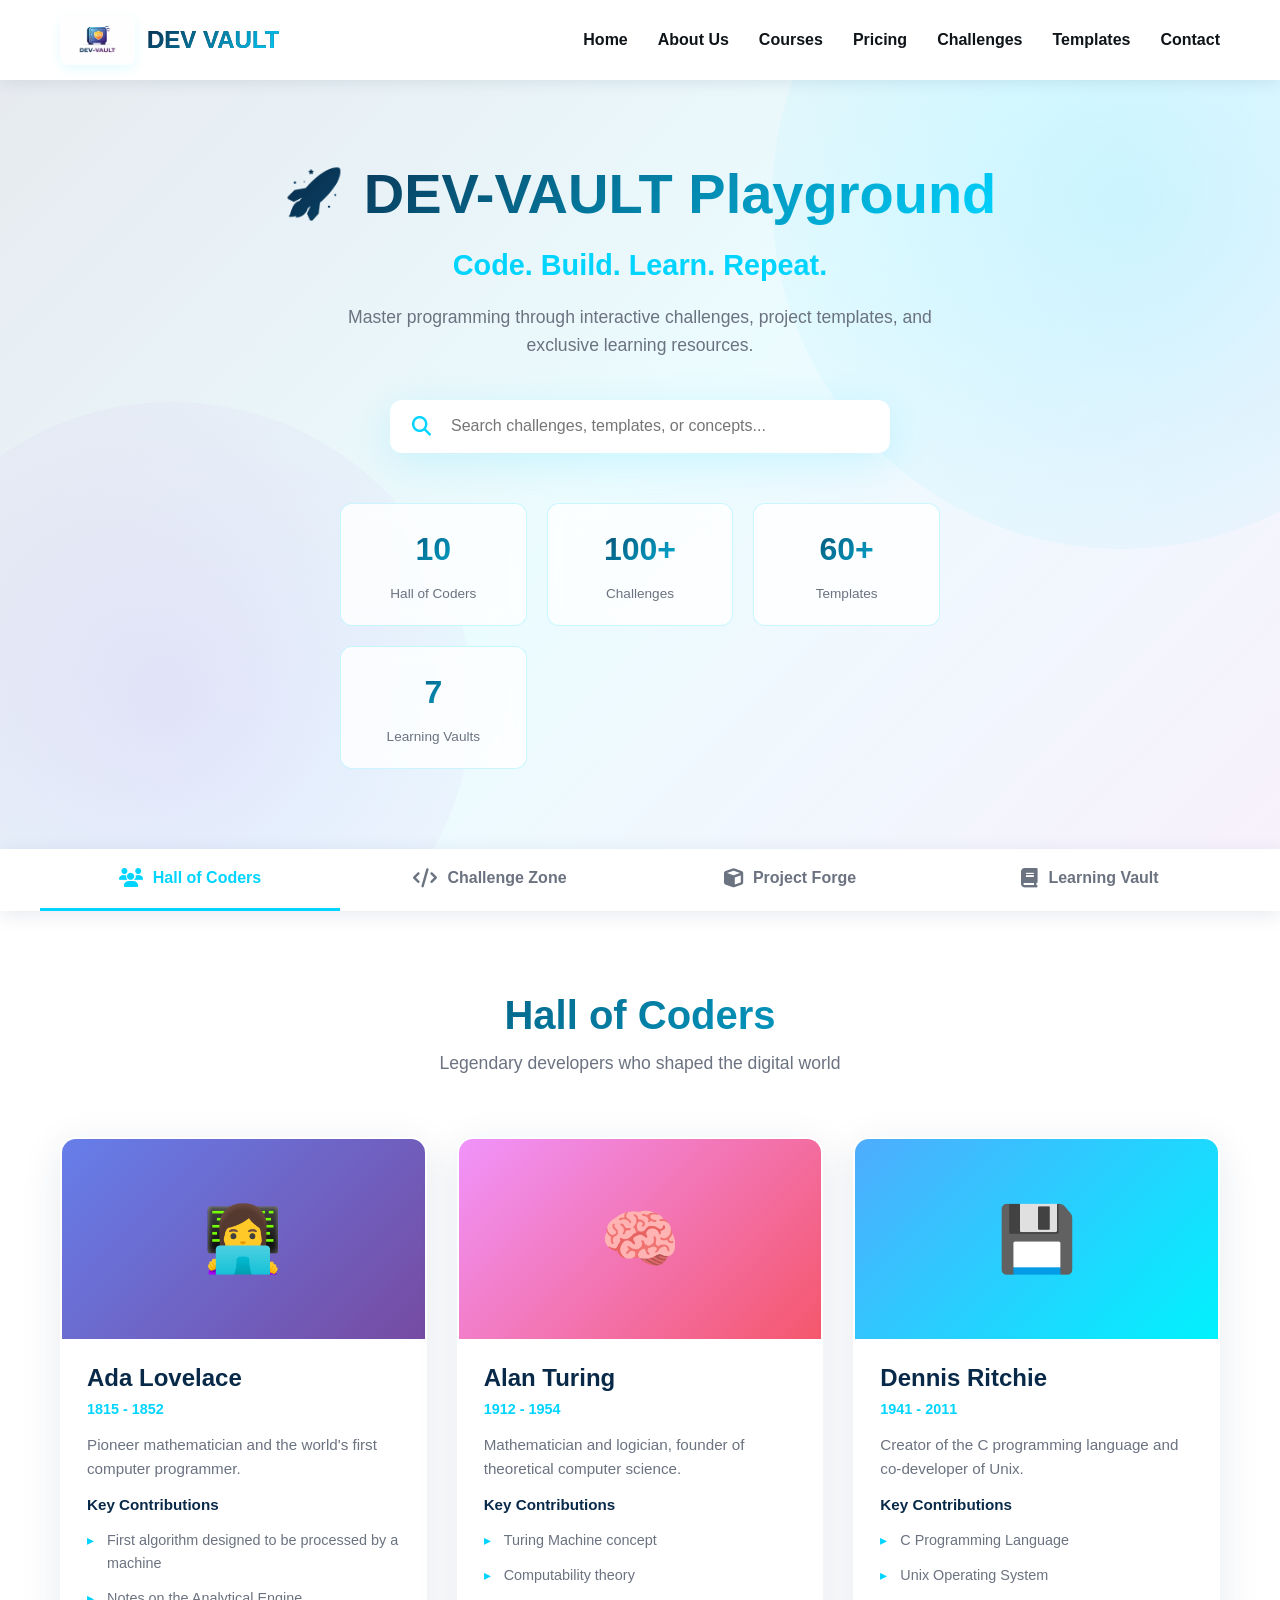
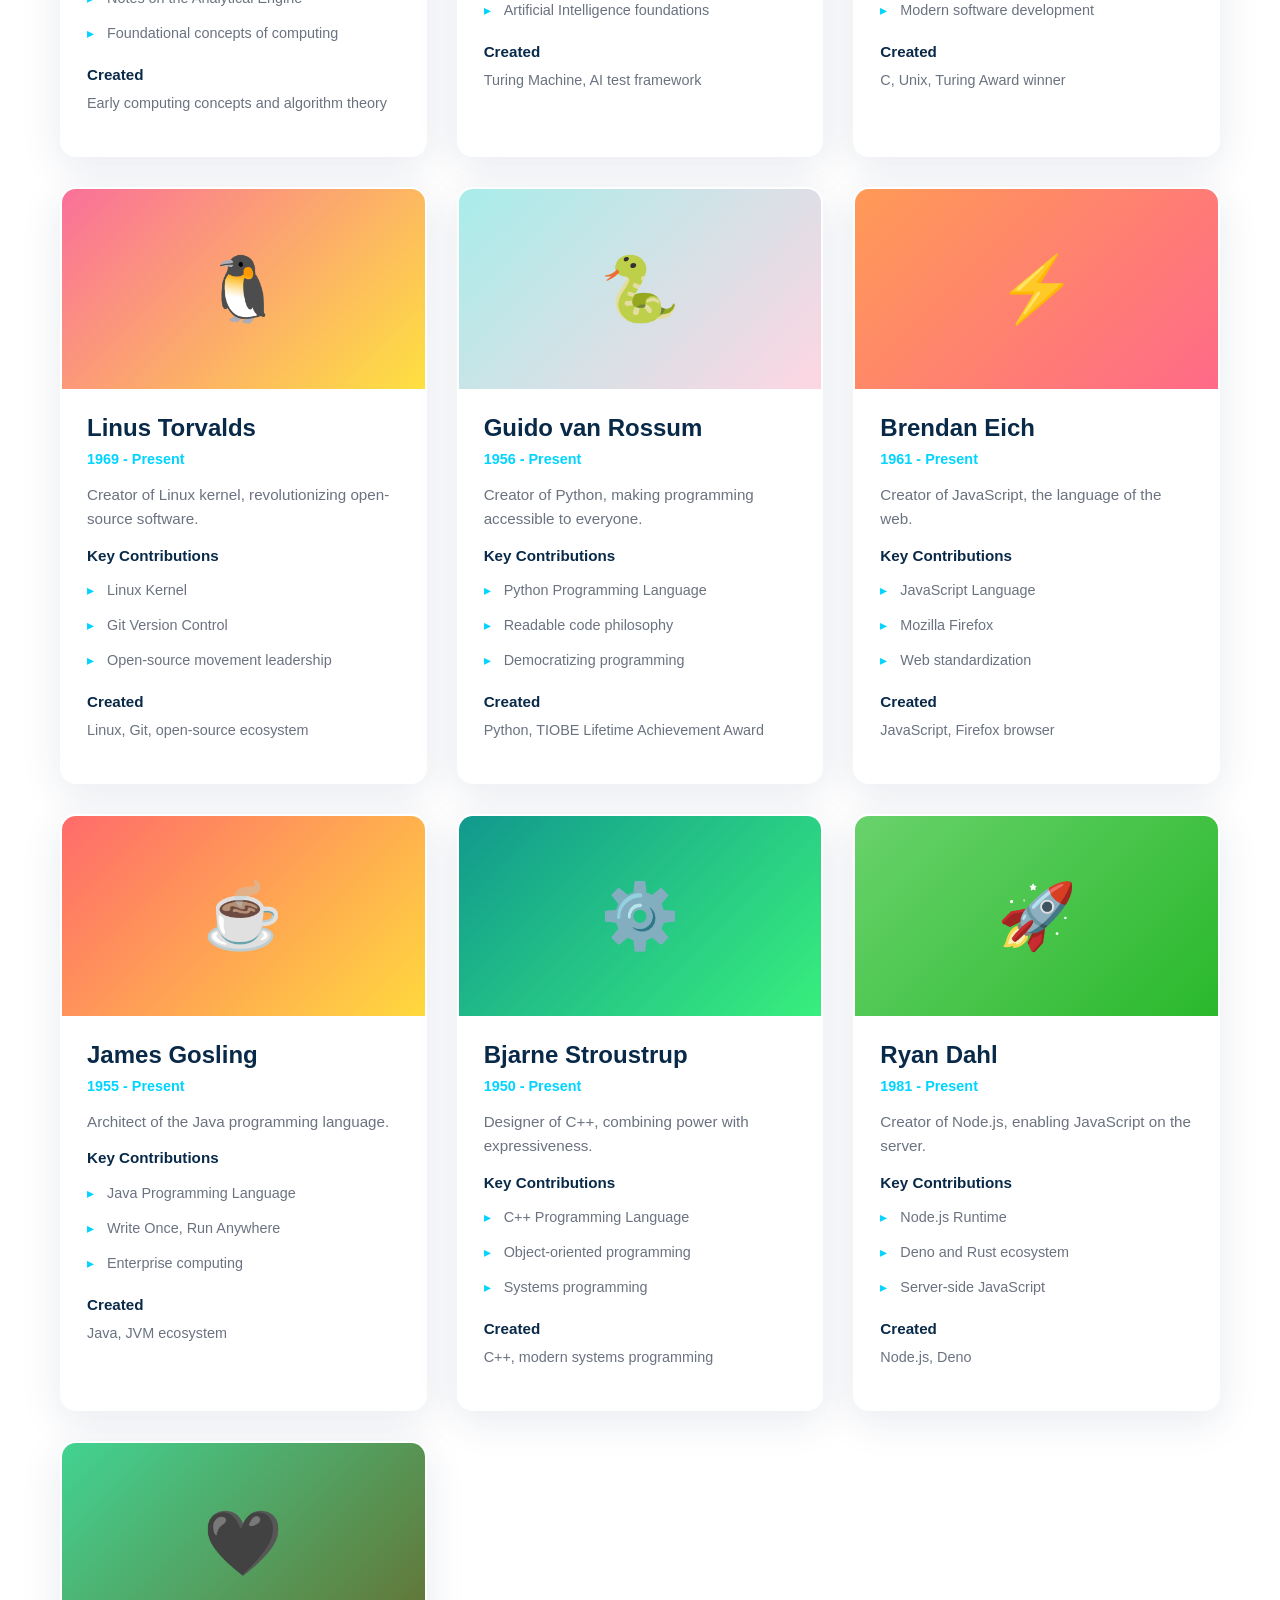
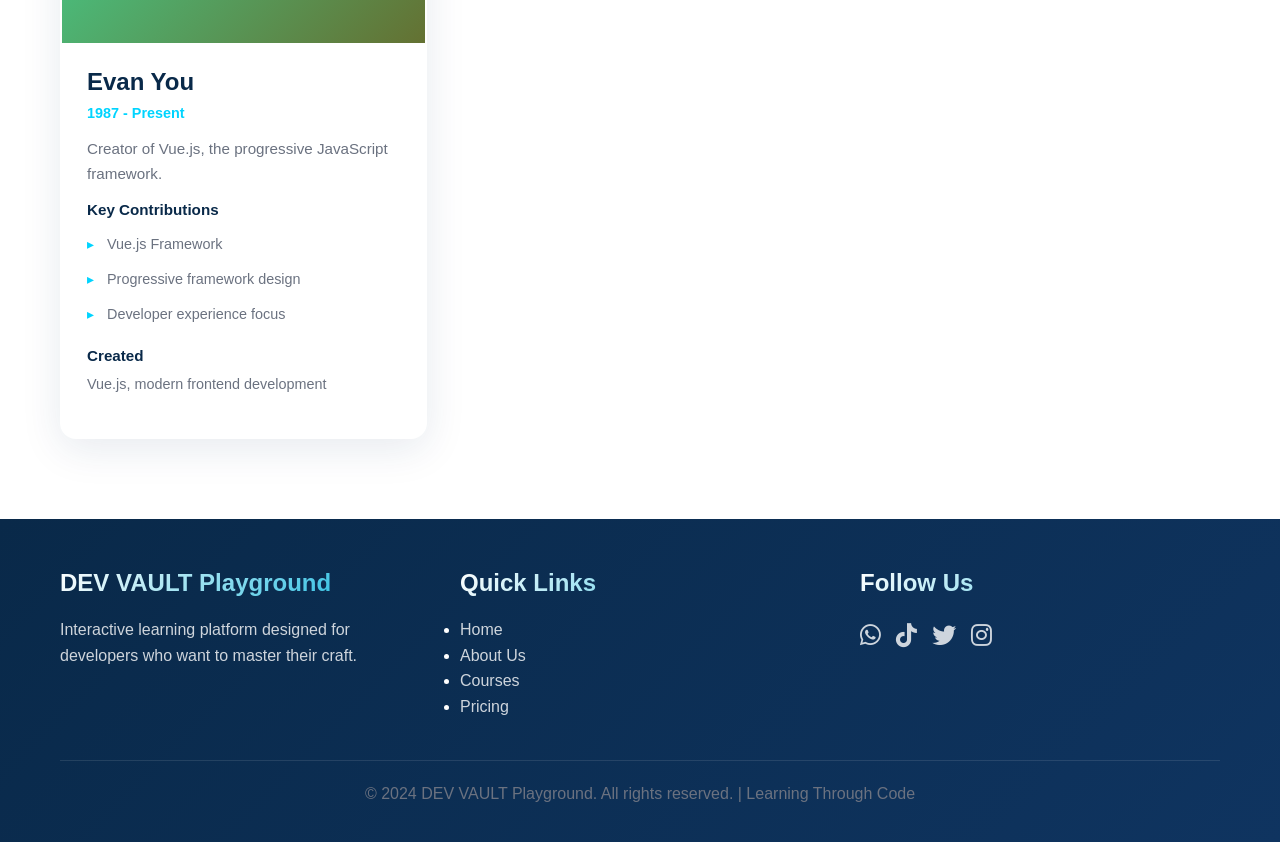
==== playground.html @ 8a18b1ac "First commit" ====
<!DOCTYPE html>
<html lang="en">
<head>
    <meta charset="UTF-8">
    <meta name="viewport" content="width=device-width, initial-scale=1.0">
    <title>DEV-VAULT Playground - Interactive Learning Platform</title>
    <link rel="stylesheet" href="styles.css">
    <link rel="stylesheet" href="playground.css">
    <link rel="stylesheet" href="https://cdnjs.cloudflare.com/ajax/libs/font-awesome/6.4.0/css/all.min.css">
</head>
<body>
    <!-- Navigation -->
    <nav class="navbar">
        <div class="container">
            <div class="nav-wrapper">
                <div class="logo-section">
                    <a href="index.html" style="text-decoration: none; display: flex; align-items: center; gap: 12px;">
                        <img src="Image/dev-vault.jpeg" alt="DEV VAULT Logo" class="logo">
                        <span class="brand-name">DEV VAULT</span>
                    </a>
                </div>
                
                <button class="menu-toggle" id="menuToggle">
                    <span></span>
                    <span></span>
                    <span></span>
                </button>

                <ul class="nav-links" id="navLinks">
                    <li><a href="index.html">Home</a></li>
                    <li><a href="index.html#about">About Us</a></li>
                    <li><a href="index.html#courses">Courses</a></li>
                    <li><a href="index.html#pricing">Pricing</a></li>
                    <li><a href="#challenges">Challenges</a></li>
                    <li><a href="#templates">Templates</a></li>
                    <li><a href="index.html#contact">Contact</a></li>
                </ul>
            </div>
        </div>
    </nav>

    <!-- Hero Section -->
    <section class="playground-hero">
        <div class="container">
            <div class="playground-hero-content">
                <h1 class="playground-hero-title">
                    <span class="rocket-icon">🚀</span> DEV-VAULT Playground
                </h1>
                <p class="playground-hero-subtitle">Code. Build. Learn. Repeat.</p>
                <p class="playground-hero-description">Master programming through interactive challenges, project templates, and exclusive learning resources.</p>
                <div class="playground-search-section">
                    <div class="search-box">
                        <i class="fas fa-search"></i>
                        <input type="text" id="globalSearch" placeholder="Search challenges, templates, or concepts...">
                    </div>
                </div>
                <div class="playground-stats">
                    <div class="stat">
                        <div class="stat-number">10</div>
                        <div class="stat-label">Hall of Coders</div>
                    </div>
                    <div class="stat">
                        <div class="stat-number">100+</div>
                        <div class="stat-label">Challenges</div>
                    </div>
                    <div class="stat">
                        <div class="stat-number">60+</div>
                        <div class="stat-label">Templates</div>
                    </div>
                    <div class="stat">
                        <div class="stat-number">7</div>
                        <div class="stat-label">Learning Vaults</div>
                    </div>
                </div>
            </div>
        </div>
    </section>

    <!-- Navigation Tabs -->
    <div class="playground-nav-tabs sticky-tabs">
        <div class="container">
            <button class="tab-btn active" data-tab="coders">
                <i class="fas fa-users"></i> Hall of Coders
            </button>
            <button class="tab-btn" data-tab="challenges">
                <i class="fas fa-code"></i> Challenge Zone
            </button>
            <button class="tab-btn" data-tab="templates">
                <i class="fas fa-cube"></i> Project Forge
            </button>
            <button class="tab-btn" data-tab="learning">
                <i class="fas fa-book"></i> Learning Vault
            </button>
        </div>
    </div>

    <!-- Hall of Coders Section -->
    <section id="coders" class="tab-content active">
        <div class="container">
            <div class="section-header">
                <h2>Hall of Coders</h2>
                <p>Legendary developers who shaped the digital world</p>
            </div>

            <div class="coders-grid">
                <!-- Ada Lovelace -->
                <div class="coder-card">
                    <div class="coder-image" style="background: linear-gradient(135deg, #667eea 0%, #764ba2 100%); display: flex; align-items: center; justify-content: center; font-size: 4rem;">👩‍💻</div>
                    <div class="coder-content">
                        <h3>Ada Lovelace</h3>
                        <p class="coder-period">1815 - 1852</p>
                        <p class="coder-bio">Pioneer mathematician and the world's first computer programmer.</p>
                        <div class="coder-section">
                            <h4>Key Contributions</h4>
                            <ul>
                                <li>First algorithm designed to be processed by a machine</li>
                                <li>Notes on the Analytical Engine</li>
                                <li>Foundational concepts of computing</li>
                            </ul>
                        </div>
                        <div class="coder-section">
                            <h4>Created</h4>
                            <p>Early computing concepts and algorithm theory</p>
                        </div>
                    </div>
                </div>

                <!-- Alan Turing -->
                <div class="coder-card">
                    <div class="coder-image" style="background: linear-gradient(135deg, #f093fb 0%, #f5576c 100%); display: flex; align-items: center; justify-content: center; font-size: 4rem;">🧠</div>
                    <div class="coder-content">
                        <h3>Alan Turing</h3>
                        <p class="coder-period">1912 - 1954</p>
                        <p class="coder-bio">Mathematician and logician, founder of theoretical computer science.</p>
                        <div class="coder-section">
                            <h4>Key Contributions</h4>
                            <ul>
                                <li>Turing Machine concept</li>
                                <li>Computability theory</li>
                                <li>Artificial Intelligence foundations</li>
                            </ul>
                        </div>
                        <div class="coder-section">
                            <h4>Created</h4>
                            <p>Turing Machine, AI test framework</p>
                        </div>
                    </div>
                </div>

                <!-- Dennis Ritchie -->
                <div class="coder-card">
                    <div class="coder-image" style="background: linear-gradient(135deg, #4facfe 0%, #00f2fe 100%); display: flex; align-items: center; justify-content: center; font-size: 4rem;">💾</div>
                    <div class="coder-content">
                        <h3>Dennis Ritchie</h3>
                        <p class="coder-period">1941 - 2011</p>
                        <p class="coder-bio">Creator of the C programming language and co-developer of Unix.</p>
                        <div class="coder-section">
                            <h4>Key Contributions</h4>
                            <ul>
                                <li>C Programming Language</li>
                                <li>Unix Operating System</li>
                                <li>Modern software development</li>
                            </ul>
                        </div>
                        <div class="coder-section">
                            <h4>Created</h4>
                            <p>C, Unix, Turing Award winner</p>
                        </div>
                    </div>
                </div>

                <!-- Linus Torvalds -->
                <div class="coder-card">
                    <div class="coder-image" style="background: linear-gradient(135deg, #fa709a 0%, #fee140 100%); display: flex; align-items: center; justify-content: center; font-size: 4rem;">🐧</div>
                    <div class="coder-content">
                        <h3>Linus Torvalds</h3>
                        <p class="coder-period">1969 - Present</p>
                        <p class="coder-bio">Creator of Linux kernel, revolutionizing open-source software.</p>
                        <div class="coder-section">
                            <h4>Key Contributions</h4>
                            <ul>
                                <li>Linux Kernel</li>
                                <li>Git Version Control</li>
                                <li>Open-source movement leadership</li>
                            </ul>
                        </div>
                        <div class="coder-section">
                            <h4>Created</h4>
                            <p>Linux, Git, open-source ecosystem</p>
                        </div>
                    </div>
                </div>

                <!-- Guido van Rossum -->
                <div class="coder-card">
                    <div class="coder-image" style="background: linear-gradient(135deg, #a8edea 0%, #fed6e3 100%); display: flex; align-items: center; justify-content: center; font-size: 4rem;">🐍</div>
                    <div class="coder-content">
                        <h3>Guido van Rossum</h3>
                        <p class="coder-period">1956 - Present</p>
                        <p class="coder-bio">Creator of Python, making programming accessible to everyone.</p>
                        <div class="coder-section">
                            <h4>Key Contributions</h4>
                            <ul>
                                <li>Python Programming Language</li>
                                <li>Readable code philosophy</li>
                                <li>Democratizing programming</li>
                            </ul>
                        </div>
                        <div class="coder-section">
                            <h4>Created</h4>
                            <p>Python, TIOBE Lifetime Achievement Award</p>
                        </div>
                    </div>
                </div>

                <!-- Brendan Eich -->
                <div class="coder-card">
                    <div class="coder-image" style="background: linear-gradient(135deg, #ff9a56 0%, #ff6a88 100%); display: flex; align-items: center; justify-content: center; font-size: 4rem;">⚡</div>
                    <div class="coder-content">
                        <h3>Brendan Eich</h3>
                        <p class="coder-period">1961 - Present</p>
                        <p class="coder-bio">Creator of JavaScript, the language of the web.</p>
                        <div class="coder-section">
                            <h4>Key Contributions</h4>
                            <ul>
                                <li>JavaScript Language</li>
                                <li>Mozilla Firefox</li>
                                <li>Web standardization</li>
                            </ul>
                        </div>
                        <div class="coder-section">
                            <h4>Created</h4>
                            <p>JavaScript, Firefox browser</p>
                        </div>
                    </div>
                </div>

                <!-- James Gosling -->
                <div class="coder-card">
                    <div class="coder-image" style="background: linear-gradient(135deg, #ff6b6b 0%, #ffd93d 100%); display: flex; align-items: center; justify-content: center; font-size: 4rem;">☕</div>
                    <div class="coder-content">
                        <h3>James Gosling</h3>
                        <p class="coder-period">1955 - Present</p>
                        <p class="coder-bio">Architect of the Java programming language.</p>
                        <div class="coder-section">
                            <h4>Key Contributions</h4>
                            <ul>
                                <li>Java Programming Language</li>
                                <li>Write Once, Run Anywhere</li>
                                <li>Enterprise computing</li>
                            </ul>
                        </div>
                        <div class="coder-section">
                            <h4>Created</h4>
                            <p>Java, JVM ecosystem</p>
                        </div>
                    </div>
                </div>

                <!-- Bjarne Stroustrup -->
                <div class="coder-card">
                    <div class="coder-image" style="background: linear-gradient(135deg, #11998e 0%, #38ef7d 100%); display: flex; align-items: center; justify-content: center; font-size: 4rem;">⚙️</div>
                    <div class="coder-content">
                        <h3>Bjarne Stroustrup</h3>
                        <p class="coder-period">1950 - Present</p>
                        <p class="coder-bio">Designer of C++, combining power with expressiveness.</p>
                        <div class="coder-section">
                            <h4>Key Contributions</h4>
                            <ul>
                                <li>C++ Programming Language</li>
                                <li>Object-oriented programming</li>
                                <li>Systems programming</li>
                            </ul>
                        </div>
                        <div class="coder-section">
                            <h4>Created</h4>
                            <p>C++, modern systems programming</p>
                        </div>
                    </div>
                </div>

                <!-- Ryan Dahl -->
                <div class="coder-card">
                    <div class="coder-image" style="background: linear-gradient(135deg, #68d26b 0%, #2ab82c 100%); display: flex; align-items: center; justify-content: center; font-size: 4rem;">🚀</div>
                    <div class="coder-content">
                        <h3>Ryan Dahl</h3>
                        <p class="coder-period">1981 - Present</p>
                        <p class="coder-bio">Creator of Node.js, enabling JavaScript on the server.</p>
                        <div class="coder-section">
                            <h4>Key Contributions</h4>
                            <ul>
                                <li>Node.js Runtime</li>
                                <li>Deno and Rust ecosystem</li>
                                <li>Server-side JavaScript</li>
                            </ul>
                        </div>
                        <div class="coder-section">
                            <h4>Created</h4>
                            <p>Node.js, Deno</p>
                        </div>
                    </div>
                </div>

                <!-- Evan You -->
                <div class="coder-card">
                    <div class="coder-image" style="background: linear-gradient(135deg, #42d392 0%, #647132 100%); display: flex; align-items: center; justify-content: center; font-size: 4rem;">🖤</div>
                    <div class="coder-content">
                        <h3>Evan You</h3>
                        <p class="coder-period">1987 - Present</p>
                        <p class="coder-bio">Creator of Vue.js, the progressive JavaScript framework.</p>
                        <div class="coder-section">
                            <h4>Key Contributions</h4>
                            <ul>
                                <li>Vue.js Framework</li>
                                <li>Progressive framework design</li>
                                <li>Developer experience focus</li>
                            </ul>
                        </div>
                        <div class="coder-section">
                            <h4>Created</h4>
                            <p>Vue.js, modern frontend development</p>
                        </div>
                    </div>
                </div>
            </div>
        </div>
    </section>

    <!-- Challenge Zone Section -->
    <section id="challenges" class="tab-content">
        <div class="container">
            <div class="section-header">
                <h2>Challenge Zone</h2>
                <p>Test your skills with curated coding challenges</p>
            </div>

            <div class="filter-controls">
                <div class="filter-group">
                    <label>Level:</label>
                    <div class="filter-buttons">
                        <button class="filter-btn active" data-level="all">All</button>
                        <button class="filter-btn" data-level="beginner">Beginner</button>
                        <button class="filter-btn" data-level="intermediate">Intermediate</button>
                        <button class="filter-btn" data-level="advanced">Advanced</button>
                    </div>
                </div>

                <div class="filter-group">
                    <label>Language:</label>
                    <div class="filter-buttons">
                        <button class="filter-btn active" data-language="all">All</button>
                        <button class="filter-btn" data-language="html">HTML</button>
                        <button class="filter-btn" data-language="css">CSS</button>
                        <button class="filter-btn" data-language="javascript">JavaScript</button>
                        <button class="filter-btn" data-language="react">React</button>
                        <button class="filter-btn" data-language="python">Python</button>
                        <button class="filter-btn" data-language="rust">Rust</button>
                    </div>
                </div>
            </div>

            <div id="challengesGrid" class="challenges-grid">
                <!-- Challenges will be populated by JavaScript -->
            </div>
        </div>
    </section>

    <!-- Project Forge Section -->
    <section id="templates" class="tab-content">
        <div class="container">
            <div class="section-header">
                <h2>Project Forge</h2>
                <p>60+ project templates to build portfolio-worthy applications</p>
            </div>

            <div class="filter-controls">
                <div class="filter-group">
                    <label>Difficulty:</label>
                    <div class="filter-buttons">
                        <button class="filter-btn active" data-difficulty="all">All</button>
                        <button class="filter-btn" data-difficulty="beginner">Beginner</button>
                        <button class="filter-btn" data-difficulty="intermediate">Intermediate</button>
                        <button class="filter-btn" data-difficulty="professional">Professional</button>
                    </div>
                </div>

                <div class="filter-group">
                    <label>Category:</label>
                    <div class="filter-buttons">
                        <button class="filter-btn active" data-category="all">All</button>
                        <button class="filter-btn" data-category="frontend">Frontend</button>
                        <button class="filter-btn" data-category="fullstack">Full Stack</button>
                        <button class="filter-btn" data-category="backend">Backend</button>
                        <button class="filter-btn" data-category="game">Game Dev</button>
                        <button class="filter-btn" data-category="mobile">Mobile</button>
                    </div>
                </div>
            </div>

            <div id="templatesGrid" class="templates-grid">
                <!-- Templates will be populated by JavaScript -->
            </div>
        </div>
    </section>

    <!-- Learning Vault Section -->
    <section id="learning" class="tab-content">
        <div class="container">
            <div class="section-header">
                <h2>Learning Vault</h2>
                <p>Advanced concepts and rare programming gems</p>
            </div>

            <div class="vault-tabs">
                <button class="vault-tab-btn active" data-vault="html">HTML Vault</button>
                <button class="vault-tab-btn" data-vault="css">CSS Vault</button>
                <button class="vault-tab-btn" data-vault="javascript">JavaScript Vault</button>
                <button class="vault-tab-btn" data-vault="react">React Vault</button>
                <button class="vault-tab-btn" data-vault="python">Python Vault</button>
                <button class="vault-tab-btn" data-vault="rust">Rust Vault</button>
                <button class="vault-tab-btn" data-vault="django">Django Vault</button>
            </div>

            <div id="vaultsContainer" class="vaults-container">
                <!-- Vaults will be populated by JavaScript -->
            </div>
        </div>
    </section>

    <!-- Footer -->
    <footer class="footer">
        <div class="container">
            <div class="footer-content">
                <div class="footer-section">
                    <h4>DEV VAULT Playground</h4>
                    <p>Interactive learning platform designed for developers who want to master their craft.</p>
                </div>
                <div class="footer-section">
                    <h4>Quick Links</h4>
                    <ul>
                        <li><a href="index.html">Home</a></li>
                        <li><a href="index.html#about">About Us</a></li>
                        <li><a href="index.html#courses">Courses</a></li>
                        <li><a href="index.html#pricing">Pricing</a></li>
                    </ul>
                </div>
                <div class="footer-section">
                    <h4>Follow Us</h4>
                    <div class="social-links">
                        <a href="https://wa.me/2349065829287" target="_blank" title="WhatsApp"><i class="fab fa-whatsapp"></i></a>
                        <a href="https://www.tiktok.com/@dev_vault" target="_blank" title="TikTok"><i class="fab fa-tiktok"></i></a>
                        <a href="https://x.com/marufat88235" target="_blank" title="Twitter"><i class="fab fa-twitter"></i></a>
                        <a href="https://www.instagram.com/dev.vault.coding.school/" target="_blank" title="Instagram"><i class="fab fa-instagram"></i></a>
                    </div>
                </div>
            </div>
            <div class="footer-bottom">
                <p>&copy; 2024 DEV VAULT Playground. All rights reserved. | Learning Through Code</p>
            </div>
        </div>
    </footer>

    <script src="playground.js"></script>
</body>
</html>
---- styles.css ----
/* Root Variables */
:root {
    --primary-color: #0f3460;
    --primary-dark: #092949;
    --primary-light: #1a5fa0;
    --accent-color: #00d4ff;
    --accent-orange: #ff6b35;
    --secondary-color: #9d4edd;
    --success-color: #00d084;
    --warning-color: #ffa502;
    --danger-color: #ff5757;
    --dark-bg: #0a0e27;
    --light-bg: #f5f7fb;
    --text-dark: #0f1419;
    --text-light: #6b7280;
    --border-color: #e5e7eb;
    --shadow-sm: 0 1px 2px 0 rgba(15, 52, 96, 0.08);
    --shadow: 0 10px 30px -5px rgba(15, 52, 96, 0.15);
    --shadow-lg: 0 25px 50px -12px rgba(15, 52, 96, 0.25);
    --glow: 0 0 20px rgba(0, 212, 255, 0.2);
    --transition: all 0.3s cubic-bezier(0.4, 0, 0.2, 1);
}

/* Global Styles */
* {
    margin: 0;
    padding: 0;
    box-sizing: border-box;
}

html {
    scroll-behavior: smooth;
}

body {
    font-family: 'Segoe UI', Tahoma, Geneva, Verdana, sans-serif;
    color: var(--text-dark);
    line-height: 1.6;
    background-color: #ffffff;
}

/* Container */
.container {
    max-width: 1200px;
    margin: 0 auto;
    padding: 0 20px;
}

/* Typography */
h1, h2, h3, h4, h5, h6 {
    font-weight: 700;
    line-height: 1.2;
    color: var(--text-dark);
}

h1 {
    font-size: 3.5rem;
}

h2 {
    font-size: 2.5rem;
}

h3 {
    font-size: 1.875rem;
}

h4 {
    font-size: 1.5rem;
}

p {
    color: var(--text-light);
    margin-bottom: 1rem;
}

/* Buttons */
.btn {
    display: inline-block;
    padding: 12px 30px;
    border: none;
    border-radius: 8px;
    font-size: 1rem;
    font-weight: 600;
    cursor: pointer;
    transition: var(--transition);
    text-decoration: none;
    text-align: center;
    whitespace: nowrap;
}

.btn-primary {
    background: linear-gradient(135deg, var(--accent-color), var(--secondary-color));
    color: white;
    box-shadow: var(--shadow);
    position: relative;
    overflow: hidden;
}

.btn-primary::before {
    content: '';
    position: absolute;
    top: 0;
    left: -100%;
    width: 100%;
    height: 100%;
    background: linear-gradient(135deg, #00f5ff, #d946ef);
    transition: var(--transition);
    z-index: -1;
}

.btn-primary:hover {
    transform: translateY(-3px);
    box-shadow: 0 15px 40px rgba(0, 212, 255, 0.3);
}

.btn-secondary {
    background-color: transparent;
    color: var(--accent-color);
    border: 2px solid var(--accent-color);
    position: relative;
    overflow: hidden;
    transition: var(--transition);
}

.btn-secondary::before {
    content: '';
    position: absolute;
    top: 0;
    left: -100%;
    width: 100%;
    height: 100%;
    background: linear-gradient(135deg, var(--accent-color), var(--secondary-color));
    transition: var(--transition);
    z-index: -1;
}

.btn-secondary:hover {
    color: white;
    transform: translateY(-3px);
    box-shadow: 0 12px 35px rgba(0, 212, 255, 0.25);
}

.btn-outline {
    background-color: transparent;
    color: var(--primary-color);
    border: 2px solid var(--primary-color);
}

.btn-outline:hover {
    background-color: var(--primary-color);
    color: white;
}

.btn-large {
    padding: 16px 40px;
    font-size: 1.1rem;
}

/* Navigation */
.navbar {
    position: sticky;
    top: 0;
    background: white;
    box-shadow: 0 2px 15px rgba(15, 52, 96, 0.1);
    z-index: 100;
    padding: 15px 0;
    backdrop-filter: blur(10px);
    background: rgba(255, 255, 255, 0.95);
}

.nav-wrapper {
    display: flex;
    justify-content: space-between;
    align-items: center;
}

.logo-section {
    display: flex;
    align-items: center;
    gap: 12px;
    font-size: 1.5rem;
    font-weight: 700;
    background: linear-gradient(135deg, var(--primary-dark), var(--primary-color));
    -webkit-background-clip: text;
    -webkit-text-fill-color: transparent;
    background-clip: text;
    transition: var(--transition);
}

.logo-section:hover {
    transform: scale(1.05);
}

.logo {
    height: 50px;
    width: auto;
    border-radius: 8px;
    box-shadow: 0 4px 12px rgba(0, 212, 255, 0.1);
    transition: var(--transition);
}

.logo:hover {
    box-shadow: 0 8px 25px rgba(0, 212, 255, 0.2);
}

.brand-name {
    font-size: 1.5rem;
    font-weight: 700;
    background: linear-gradient(135deg, var(--primary-dark), var(--accent-color));
    -webkit-background-clip: text;
    -webkit-text-fill-color: transparent;
    background-clip: text;
}

.nav-links {
    display: flex;
    list-style: none;
    gap: 30px;
}

.nav-links a {
    color: var(--text-dark);
    text-decoration: none;
    font-weight: 600;
    transition: var(--transition);
    position: relative;
}

.nav-links a:hover {
    color: var(--accent-color);
}

.nav-links a::after {
    content: '';
    position: absolute;
    bottom: -5px;
    left: 0;
    width: 0;
    height: 3px;
    background: linear-gradient(90deg, var(--accent-color), var(--secondary-color));
    transition: var(--transition);
}

.nav-links a:hover::after {
    width: 100%;
}

.menu-toggle {
    display: none;
    flex-direction: column;
    background: none;
    border: none;
    cursor: pointer;
    padding: 12px; /* Larger hit area for phone fingers */
    border-radius: 4px;
    z-index: 102;
    position: relative;
    touch-action: manipulation; /* Improve touch response */
}

.menu-toggle:hover {
    background: rgba(15, 52, 96, 0.05);
}

.menu-toggle span {
    width: 25px;
    height: 3px;
    background-color: var(--text-dark);
    margin: 4px 0; /* Tighter spacing */
    transition: var(--transition);
    transform-origin: center;
}

/* Active hamburger to X animation */
.menu-toggle.active span:nth-child(1) {
    transform: rotate(45deg) translate(6px, 6px);
}

.menu-toggle.active span:nth-child(2) {
    opacity: 0;
    transform: translateX(10px);
}

.menu-toggle.active span:nth-child(3) {
    transform: rotate(-45deg) translate(7px, -5px);
}

/* Mobile menu backdrop */
@media (max-width: 768px) {
    .menu-toggle {
        display: flex;
        padding: 15px; /* Even larger touch target */
    }
    
    .nav-links {
        backdrop-filter: blur(20px);
        -webkit-backdrop-filter: blur(20px);
        background: rgba(255, 255, 255, 0.98);
        box-shadow: 0 10px 40px rgba(0, 0, 0, 0.3);
        min-height: calc(100vh - 80px);
        padding: 30px 20px;
    }
}

/* Hero Section */
.hero {
    padding: 100px 0;
    background: linear-gradient(135deg, rgba(15, 52, 96, 0.08), rgba(157, 78, 221, 0.08));
    min-height: 600px;
    display: flex;
    align-items: center;
    position: relative;
    overflow: hidden;
}

.hero::before {
    content: '';
    position: absolute;
    top: -50%;
    right: -10%;
    width: 600px;
    height: 600px;
    background: radial-gradient(circle, rgba(0, 212, 255, 0.1), transparent);
    border-radius: 50%;
    pointer-events: none;
}

.hero::after {
    content: '';
    position: absolute;
    bottom: -30%;
    left: -5%;
    width: 400px;
    height: 400px;
    background: radial-gradient(circle, rgba(157, 78, 221, 0.1), transparent);
    border-radius: 50%;
    pointer-events: none;
}

.hero .container {
    display: grid;
    grid-template-columns: 1fr 1fr;
    gap: 50px;
    align-items: center;
}

.hero-content {
    animation: slideInLeft 0.8s ease;
}

.hero-title {
    font-size: 3.5rem;
    margin-bottom: 20px;
    background: linear-gradient(135deg, var(--primary-color), var(--accent-color));
    -webkit-background-clip: text;
    -webkit-text-fill-color: transparent;
    background-clip: text;
    animation: fadeInUp 1s ease;
}

.hero-subtitle {
    font-size: 1.25rem;
    margin-bottom: 30px;
    color: var(--text-light);
}

.hero-buttons {
    display: flex;
    gap: 15px;
    flex-wrap: wrap;
}

.hero-animation {
    animation: slideInRight 0.8s ease;
}

.code-block {
    background: linear-gradient(135deg, var(--primary-dark), var(--primary-color));
    color: var(--accent-color);
    padding: 40px;
    border-radius: 12px;
    font-family: 'Courier New', monospace;
    text-align: center;
    font-size: 1.25rem;
    box-shadow: 0 20px 50px rgba(0, 212, 255, 0.15), inset 0 1px 0 rgba(255, 255, 255, 0.1);
    display: flex;
    flex-direction: column;
    gap: 20px;
    border: 1px solid rgba(0, 212, 255, 0.2);
    animation: float 3s ease-in-out infinite;
}

.code-block span:nth-child(1),
.code-block span:nth-child(3) {
    opacity: 0.7;
    font-size: 0.9rem;
}

@keyframes slideInLeft {
    from {
        opacity: 0;
        transform: translateX(-30px);
    }
    to {
        opacity: 1;
        transform: translateX(0);
    }
}

@keyframes slideInRight {
    from {
        opacity: 0;
        transform: translateX(30px);
    }
    to {
        opacity: 1;
        transform: translateX(0);
    }
}

@keyframes float {
    0%, 100% {
        transform: translateY(0px);
    }
    50% {
        transform: translateY(-20px);
    }
}

@keyframes fadeInUp {
    from {
        opacity: 0;
        transform: translateY(30px);
    }
    to {
        opacity: 1;
        transform: translateY(0);
    }
}

@keyframes scaleIn {
    from {
        opacity: 0;
        transform: scale(0.9);
    }
    to {
        opacity: 1;
        transform: scale(1);
    }
}

@keyframes shimmer {
    0% {
        background-position: -1000px 0;
    }
    100% {
        background-position: 1000px 0;
    }
}

/* Section Header */
.section-header {
    text-align: center;
    margin-bottom: 60px;
    animation: fadeInUp 0.8s ease;
}

.section-header h2 {
    margin-bottom: 10px;
    background: linear-gradient(135deg, var(--primary-dark), var(--accent-color));
    -webkit-background-clip: text;
    -webkit-text-fill-color: transparent;
    background-clip: text;
}

.section-header p {
    font-size: 1.25rem;
    color: var(--text-light);
}

/* About Section */
.about {
    padding: 100px 0;
    background: linear-gradient(135deg, rgba(245, 247, 251, 1), rgba(250, 250, 252, 1));
}

.about-content {
    display: grid;
    grid-template-columns: 1.2fr 1fr;
    gap: 50px;
    align-items: start;
}

.about-text h3 {
    margin-bottom: 20px;
    color: var(--primary-dark);
    background: linear-gradient(135deg, var(--primary-dark), var(--accent-color));
    -webkit-background-clip: text;
    -webkit-text-fill-color: transparent;
    background-clip: text;
}

.about-text p {
    margin-bottom: 30px;
    font-size: 1.1rem;
    line-height: 1.8;
}

.features-list {
    display: flex;
    flex-direction: column;
    gap: 15px;
}

.feature-item {
    display: flex;
    gap: 15px;
    align-items: flex-start;
}

.feature-item i {
    color: var(--accent-color);
    font-size: 1.25rem;
    margin-top: 3px;
    flex-shrink: 0;
}

.about-stats {
    display: grid;
    grid-template-columns: 1fr 1fr;
    gap: 20px;
}

.stat-card {
    background: white;
    padding: 30px;
    border-radius: 12px;
    text-align: center;
    box-shadow: 0 4px 20px rgba(15, 52, 96, 0.1);
    transition: var(--transition);
    position: relative;
    overflow: hidden;
    border: 1px solid rgba(0, 212, 255, 0.1);
}

.stat-card::before {
    content: '';
    position: absolute;
    top: 0;
    left: 0;
    right: 0;
    height: 4px;
    background: linear-gradient(90deg, var(--accent-color), var(--secondary-color));
}

.stat-card:hover {
    transform: translateY(-8px);
    box-shadow: 0 15px 40px rgba(0, 212, 255, 0.15);
}

.stat-card h4 {
    font-size: 2.5rem;
    background: linear-gradient(135deg, var(--primary-dark), var(--accent-color));
    -webkit-background-clip: text;
    -webkit-text-fill-color: transparent;
    background-clip: text;
    margin-bottom: 10px;
}

/* Video Section */
.video-section {
    padding: 100px 0;
    background: linear-gradient(135deg, rgba(15, 52, 96, 0.03), rgba(157, 78, 221, 0.03));
    position: relative;
    overflow: hidden;
}

.video-section::before {
    content: '';
    position: absolute;
    top: -50%;
    right: -10%;
    width: 600px;
    height: 600px;
    background: radial-gradient(circle, rgba(0, 212, 255, 0.08) 0%, transparent 70%);
    border-radius: 50%;
}

.video-section::after {
    content: '';
    position: absolute;
    bottom: -30%;
    left: -5%;
    width: 500px;
    height: 500px;
    background: radial-gradient(circle, rgba(157, 78, 221, 0.08) 0%, transparent 70%);
    border-radius: 50%;
}

.video-container {
    display: grid;
    grid-template-columns: 1.2fr 1fr;
    gap: 60px;
    align-items: center;
    position: relative;
    z-index: 1;
}

.video-wrapper {
    position: relative;
    background: linear-gradient(135deg, var(--primary-color), var(--primary-dark));
    border-radius: 16px;
    padding: 8px;
    box-shadow: 0 20px 60px rgba(0, 212, 255, 0.15);
    animation: slideInLeft 0.8s ease;
}

.video-wrapper::before {
    content: '';
    position: absolute;
    inset: 0;
    background: linear-gradient(135deg, rgba(0, 212, 255, 0.2), rgba(157, 78, 221, 0.2));
    border-radius: 12px;
    animation: glow 2s ease-in-out infinite;
}

.video-wrapper video {
    width: 100%;
    height: auto;
    border-radius: 12px;
    display: block;
    background-color: #000;
    outline: none;
}

/* Ensure video controls are fully visible */
.video-wrapper video::-webkit-media-controls {
    display: flex;
}

/* Video overlay with play button */
.video-overlay {
    position: absolute;
    top: 0;
    left: 0;
    right: 0;
    bottom: 0;
    background: rgba(0, 0, 0, 0.3);
    display: flex;
    align-items: center;
    justify-content: center;
    border-radius: 12px;
    cursor: pointer;
    transition: all 0.3s ease;
    z-index: 10;
}

.video-overlay:hover {
    background: rgba(0, 0, 0, 0.5);
}

.play-button-large {
    width: 80px;
    height: 80px;
    border-radius: 50%;
    background: linear-gradient(135deg, #00d4ff, #9d4edd);
    border: 3px solid white;
    color: white;
    font-size: 32px;
    cursor: pointer;
    display: flex;
    align-items: center;
    justify-content: center;
    transition: all 0.3s ease;
    box-shadow: 0 10px 40px rgba(0, 212, 255, 0.4);
    animation: pulse 2s ease-in-out infinite;
}

.play-button-large:hover {
    transform: scale(1.15);
    box-shadow: 0 15px 60px rgba(0, 212, 255, 0.6);
}

.play-button-large:active {
    transform: scale(0.95);
}

@keyframes pulse {
    0%, 100% {
        box-shadow: 0 10px 40px rgba(0, 212, 255, 0.4);
    }
    50% {
        box-shadow: 0 10px 60px rgba(0, 212, 255, 0.8);
    }
}

.video-wrapper video::-webkit-media-controls-panel {
    background-color: rgba(0, 0, 0, 0.7);
    color: white;
}

.video-wrapper video::-webkit-media-controls-mute-button,
.video-wrapper video::-webkit-media-controls-volume-slider {
    display: block;
}

.video-info h3 {
    font-size: 2rem;
    margin-bottom: 20px;
    background: linear-gradient(135deg, var(--primary-dark), var(--accent-color));
    -webkit-background-clip: text;
    -webkit-text-fill-color: transparent;
    background-clip: text;
    animation: slideInRight 0.8s ease;
}

.video-info p {
    font-size: 1.1rem;
    line-height: 1.8;
    color: var(--text-light);
    margin-bottom: 40px;
    animation: slideInRight 0.8s ease 0.1s both;
}

.video-highlights {
    display: flex;
    flex-direction: column;
    gap: 25px;
}

.highlight-item {
    display: flex;
    gap: 20px;
    align-items: flex-start;
    padding: 20px;
    background: white;
    border-radius: 12px;
    border: 1px solid rgba(0, 212, 255, 0.1);
    transition: var(--transition);
    animation: slideInRight 0.8s ease;
}

.highlight-item:nth-child(2) {
    animation-delay: 0.1s;
}

.highlight-item:nth-child(3) {
    animation-delay: 0.2s;
}

.highlight-item:hover {
    border-color: var(--accent-color);
    box-shadow: 0 10px 30px rgba(0, 212, 255, 0.1);
    transform: translateX(10px);
}

.highlight-item i {
    font-size: 2rem;
    color: var(--accent-color);
    min-width: 50px;
    text-align: center;
    animation: float 3s ease-in-out infinite;
}

.highlight-item h4 {
    margin-bottom: 8px;
    color: var(--primary-dark);
    font-size: 1.1rem;
}

.highlight-item p {
    color: var(--text-light);
    font-size: 0.95rem;
    margin: 0;
}

/* Video Section Animations */
@keyframes slideInLeft {
    from {
        opacity: 0;
        transform: translateX(-50px);
    }
    to {
        opacity: 1;
        transform: translateX(0);
    }
}

@keyframes slideInRight {
    from {
        opacity: 0;
        transform: translateX(50px);
    }
    to {
        opacity: 1;
        transform: translateX(0);
    }
}

/* Courses Section */
.courses {
    padding: 100px 0;
}

.course-category {
    margin-bottom: 80px;
}

.category-title {
    text-align: center;
    margin-bottom: 50px;
    color: var(--primary-color);
    display: flex;
    align-items: center;
    justify-content: center;
    gap: 15px;
    animation: fadeInUp 0.8s ease;
}

.category-title i {
    font-size: 2rem;
    color: var(--accent-color);
    animation: float 3s ease-in-out infinite;
}

.courses-grid {
    display: grid;
    grid-template-columns: repeat(auto-fit, minmax(300px, 1fr));
    gap: 30px;
}

.course-card {
    background: white;
    border-radius: 12px;
    padding: 30px;
    box-shadow: 0 4px 20px rgba(15, 52, 96, 0.1);
    transition: var(--transition);
    border-top: 4px solid var(--accent-color);
    position: relative;
    animation: scaleIn 0.5s ease forwards;
    overflow: hidden;
}

.course-card::before {
    content: '';
    position: absolute;
    top: 0;
    left: 0;
    right: 0;
    height: 4px;
    background: linear-gradient(90deg, var(--accent-color), var(--accent-orange), var(--secondary-color));
    background-size: 200% 100%;
}

.course-card:hover {
    transform: translateY(-10px);
    box-shadow: 0 20px 40px rgba(0, 212, 255, 0.15);
    border-top-color: var(--secondary-color);
}

.course-icon {
    font-size: 3rem;
    color: var(--accent-color);
    margin-bottom: 15px;
    transition: var(--transition);
}

.course-card:hover .course-icon {
    transform: scale(1.1) rotate(5deg);
    color: var(--secondary-color);
}

.course-card h4 {
    margin-bottom: 15px;
    color: var(--primary-dark);
    font-size: 1.3rem;
}

.course-card p {
    margin-bottom: 20px;
    color: var(--text-light);
}

.course-topics {
    list-style: none;
    margin-bottom: 20px;
}

.course-topics li {
    padding: 8px 0;
    padding-left: 20px;
    position: relative;
    color: var(--text-light);
}

.course-topics li::before {
    content: '✓';
    position: absolute;
    left: 0;
    color: var(--success-color);
    font-weight: bold;
}

/* Pricing Section */
.pricing {
    padding: 100px 0;
    background: linear-gradient(135deg, rgba(15, 52, 96, 0.05), rgba(0, 212, 255, 0.05));
}

.pricing-grid {
    display: grid;
    grid-template-columns: repeat(auto-fit, minmax(320px, 1fr));
    gap: 30px;
}

.pricing-card {
    background: white;
    border-radius: 15px;
    padding: 40px 30px;
    box-shadow: 0 4px 20px rgba(15, 52, 96, 0.1);
    transition: var(--transition);
    position: relative;
    border: 2px solid transparent;
    animation: scaleIn 0.6s ease forwards;
}

.pricing-card.featured {
    border-color: var(--accent-color);
    transform: scale(1.05);
    box-shadow: 0 20px 60px rgba(0, 212, 255, 0.2);
}

.pricing-card:hover {
    transform: translateY(-5px);
    box-shadow: 0 15px 40px rgba(0, 212, 255, 0.15);
}

.pricing-card:hover {
    box-shadow: var(--shadow-lg);
}

.featured-badge {
    position: absolute;
    top: -15px;
    right: 20px;
    background: linear-gradient(135deg, var(--accent-color), var(--secondary-color));
    color: white;
    padding: 8px 16px;
    border-radius: 20px;
    font-size: 0.85rem;
    font-weight: 700;
    box-shadow: 0 4px 15px rgba(0, 212, 255, 0.3);
}

.pricing-header {
    margin-bottom: 30px;
    text-align: center;
}

.pricing-header h3 {
    margin-bottom: 10px;
    color: var(--primary-dark);
}

.pricing-description {
    color: var(--text-light);
    font-size: 0.95rem;
}

.pricing-options {
    background-color: var(--light-bg);
    border-radius: 8px;
    padding: 20px;
    margin-bottom: 30px;
    display: grid;
    grid-template-columns: 1fr 1fr;
    gap: 15px;
}

.price-option {
    text-align: center;
    padding: 15px;
    background: white;
    border-radius: 8px;
    border: 1px solid var(--border-color);
}

.option-flag {
    font-size: 1.5rem;
    margin-bottom: 5px;
}

.option-title {
    font-size: 0.85rem;
    color: var(--text-light);
    margin-bottom: 5px;
}

.price-amount {
    display: flex;
    align-items: baseline;
    justify-content: center;
    gap: 3px;
    margin-bottom: 5px;
}

.currency {
    font-size: 1.2rem;
    color: var(--primary-color);
}

.amount {
    font-size: 1.75rem;
    font-weight: 700;
    color: var(--primary-color);
}

.price-period {
    font-size: 0.75rem;
    color: var(--text-light);
}

.pricing-features {
    list-style: none;
    margin-bottom: 30px;
}

.pricing-features li {
    padding: 12px 0;
    border-bottom: 1px solid var(--border-color);
    color: var(--text-light);
    display: flex;
    align-items: center;
    gap: 10px;
}

.pricing-features li:last-child {
    border-bottom: none;
}

.pricing-features i {
    color: var(--accent-color);
    font-weight: bold;
}

.pricing-btn {
    width: 100%;
}

/* Application Form Section */
.apply {
    padding: 100px 0;
    background: linear-gradient(135deg, rgba(245, 247, 251, 1), rgba(250, 250, 252, 1));
}

.form-wrapper {
    max-width: 700px;
    margin: 0 auto;
}

.application-form {
    background: white;
    padding: 50px;
    border-radius: 15px;
    box-shadow: 0 10px 40px rgba(15, 52, 96, 0.15);
    border: 1px solid rgba(0, 212, 255, 0.1);
    animation: scaleIn 0.6s ease;
}

.form-group {
    margin-bottom: 25px;
}

.form-group label {
    display: block;
    margin-bottom: 8px;
    font-weight: 600;
    color: var(--text-dark);
}

.form-group input[type="text"],
.form-group input[type="email"],
.form-group input[type="tel"],
.form-group select,
.form-group textarea {
    width: 100%;
    padding: 12px 15px;
    border: 2px solid var(--border-color);
    border-radius: 8px;
    font-size: 1rem;
    transition: var(--transition);
    font-family: inherit;
    resize: vertical;
}

.form-group input:focus,
.form-group select:focus,
.form-group textarea:focus {
    outline: none;
    border-color: var(--accent-color);
    box-shadow: 0 0 0 3px rgba(0, 212, 255, 0.1);
}

.checkbox-label input[type="checkbox"] {
    width: 20px;
    height: 20px;
    cursor: pointer;
    accent-color: var(--accent-color);
}

.form-group button {
    width: 100%;
    margin-top: 10px;
}

/* Contact Section */
.contact {
    padding: 100px 0;
    background: linear-gradient(135deg, rgba(15, 52, 96, 0.03), rgba(0, 212, 255, 0.03));
}

.contact-grid {
    display: grid;
    grid-template-columns: repeat(auto-fit, minmax(300px, 1fr));
    gap: 40px;
}

.contact-card {
    background: white;
    padding: 40px 30px;
    border-radius: 15px;
    text-align: center;
    box-shadow: 0 4px 20px rgba(15, 52, 96, 0.1);
    transition: var(--transition);
    border: 2px solid transparent;
    position: relative;
    animation: scaleIn 0.6s ease forwards;
}

.contact-card::before {
    content: '';
    position: absolute;
    top: 0;
    left: 0;
    right: 0;
    height: 4px;
    background: linear-gradient(90deg, var(--accent-color), var(--secondary-color));
}

.contact-card:hover {
    border-color: var(--accent-color);
    transform: translateY(-8px);
    box-shadow: 0 15px 40px rgba(0, 212, 255, 0.15);
}

.contact-icon {
    font-size: 3rem;
    color: var(--accent-color);
    margin-bottom: 20px;
    transition: var(--transition);
}

.contact-card:hover .contact-icon {
    transform: scale(1.2) rotate(-10deg);
    color: var(--secondary-color);
}

.contact-card h3 {
    margin-bottom: 10px;
}

.contact-card p {
    margin-bottom: 20px;
    font-weight: 600;
    color: var(--text-dark);
}

/* Footer */
.footer {
    background: linear-gradient(135deg, var(--primary-dark), var(--primary-color));
    color: white;
    padding: 50px 0 20px;
    position: relative;
    overflow: hidden;
}

.footer::before {
    content: '';
    position: absolute;
    top: 0;
    right: -50%;
    width: 600px;
    height: 600px;
    background: radial-gradient(circle, rgba(0, 212, 255, 0.1), transparent);
    border-radius: 50%;
    pointer-events: none;
}

.footer-content {
    display: grid;
    grid-template-columns: repeat(auto-fit, minmax(250px, 1fr));
    gap: 40px;
    margin-bottom: 40px;
    position: relative;
    z-index: 1;
}

.footer-section h4 {
    margin-bottom: 20px;
    color: white;
    background: linear-gradient(135deg, rgba(255, 255, 255, 1), rgba(0, 212, 255, 0.8));
    -webkit-background-clip: text;
    -webkit-text-fill-color: transparent;
    background-clip: text;
}

.footer-section p {
    color: rgba(255, 255, 255, 0.8);
    margin-bottom: 15px;
}

.footer-section a {
    color: rgba(255, 255, 255, 0.8);
    text-decoration: none;
    transition: var(--transition);
    position: relative;
}

.footer-section a::before {
    content: '';
    position: absolute;
    bottom: -2px;
    left: 0;
    width: 0;
    height: 2px;
    background: var(--accent-color);
    transition: var(--transition);
}

.footer-section a:hover {
    color: var(--accent-color);
}

.footer-section a:hover::before {
    width: 100%;
}

.social-links {
    display: flex;
    gap: 15px;
    font-size: 1.5rem;
}

.social-links a {
    transition: var(--transition);
    color: rgba(255, 255, 255, 0.8);
}

.social-links a:hover {
    color: var(--accent-color);
    transform: scale(1.2) rotate(10deg);
}

.footer-bottom {
    border-top: 1px solid rgba(255, 255, 255, 0.1);
    padding-top: 20px;
    text-align: center;
    color: rgba(255, 255, 255, 0.6);
    position: relative;
    z-index: 1;
}

/* Loading Spinner */
.loading-spinner {
    position: fixed;
    top: 0;
    left: 0;
    width: 100%;
    height: 100%;
    background: rgba(0, 0, 0, 0.5);
    display: flex;
    flex-direction: column;
    align-items: center;
    justify-content: center;
    z-index: 1000;
}

.spinner {
    border: 5px solid rgba(255, 255, 255, 0.3);
    border-top: 5px solid white;
    border-radius: 50%;
    width: 50px;
    height: 50px;
    animation: spin 1s linear infinite;
}

@keyframes spin {
    0% { transform: rotate(0deg); }
    100% { transform: rotate(360deg); }
}

.loading-spinner p {
    color: white;
    margin-top: 20px;
    font-size: 1.1rem;
}

/* Success Modal Styles */
.modal {
    position: fixed;
    top: 0;
    left: 0;
    width: 100%;
    height: 100%;
    background: rgba(0, 0, 0, 0.6);
    display: flex;
    align-items: center;
    justify-content: center;
    z-index: 10000;
    backdrop-filter: blur(5px);
}

.modal-content {
    background: white;
    padding: 40px;
    border-radius: 15px;
    max-width: 500px;
    width: 90%;
    max-height: 80vh;
    overflow-y: auto;
    box-shadow: 0 25px 70px rgba(0, 0, 0, 0.3);
    animation: modalSlideIn 0.3s ease-out;
    position: relative;
    text-align: center;
}

.success-icon {
    margin-bottom: 20px;
}

.success-icon i {
    font-size: 4rem;
    color: var(--success-color);
    animation: checkmark 0.6s ease-out;
}

.modal-content h2 {
    color: var(--primary-dark);
    margin-bottom: 15px;
    font-size: 1.8rem;
}

.modal-content p {
    color: var(--text-light);
    line-height: 1.6;
    margin-bottom: 25px;
    font-size: 1.1rem;
}

@keyframes modalSlideIn {
    from {
        opacity: 0;
        transform: scale(0.8) translateY(-20px);
    }
    to {
        opacity: 1;
        transform: scale(1) translateY(0);
    }
}

@keyframes checkmark {
    0% {
        transform: scale(0);
        opacity: 0;
    }
    50% {
        transform: scale(1.2);
        opacity: 0.7;
    }
    100% {
        transform: scale(1);
        opacity: 1;
    }
}

@media (max-width: 480px) {
    .modal-content {
        padding: 30px 20px;
        margin: 20px;
    }
    
    .success-icon i {
        font-size: 3rem;
    }
    
    .modal-content h2 {
        font-size: 1.5rem;
    }
}

/* Playground Preview Section */
.playground-preview {
    padding: 100px 0;
    background: linear-gradient(135deg, rgba(15, 52, 96, 0.08), rgba(0, 212, 255, 0.05));
    position: relative;
    overflow: hidden;
}

.playground-preview::before {
    content: '';
    position: absolute;
    top: -30%;
    right: -10%;
    width: 600px;
    height: 600px;
    background: radial-gradient(circle, rgba(0, 212, 255, 0.15), transparent);
    border-radius: 50%;
    pointer-events: none;
}

.playground-preview::after {
    content: '';
    position: absolute;
    bottom: -20%;
    left: -5%;
    width: 500px;
    height: 500px;
    background: radial-gradient(circle, rgba(157, 78, 221, 0.1), transparent);
    border-radius: 50%;
    pointer-events: none;
}

.playground-preview-content {
    display: grid;
    grid-template-columns: 1fr 1fr;
    gap: 60px;
    align-items: center;
    position: relative;
    z-index: 1;
}

.playground-text h2 {
    font-size: 2.5rem;
    margin-bottom: 20px;
    background: linear-gradient(135deg, var(--primary-dark), var(--accent-color));
    -webkit-background-clip: text;
    -webkit-text-fill-color: transparent;
    background-clip: text;
    animation: slideInLeft 0.8s ease;
}

.playground-text p {
    font-size: 1.1rem;
    line-height: 1.8;
    margin-bottom: 30px;
    color: var(--text-light);
    animation: slideInLeft 0.8s ease 0.1s both;
}

.playground-features {
    display: flex;
    flex-direction: column;
    gap: 18px;
    animation: slideInLeft 0.8s ease 0.2s both;
}

.playground-features .feature {
    display: flex;
    align-items: center;
    gap: 15px;
    padding: 15px;
    background: white;
    border-radius: 8px;
    box-shadow: 0 2px 8px rgba(15, 52, 96, 0.08);
    transition: var(--transition);
    border-left: 4px solid var(--accent-color);
}

.playground-features .feature:hover {
    transform: translateX(10px);
    box-shadow: 0 8px 20px rgba(0, 212, 255, 0.15);
}

.playground-features .feature i {
    font-size: 1.5rem;
    color: var(--accent-color);
    min-width: 30px;
}

.playground-features .feature span {
    color: var(--text-dark);
    font-weight: 600;
}

.playground-cta {
    display: flex;
    flex-direction: column;
    align-items: center;
    justify-content: center;
    animation: slideInRight 0.8s ease;
}

.playground-btn {
    display: inline-flex;
    align-items: center;
    gap: 12px;
    padding: 18px 50px;
    font-size: 1.2rem;
    border-radius: 12px;
    margin-bottom: 20px;
    transition: var(--transition);
    animation: float 3s ease-in-out infinite;
}

.playground-btn:hover {
    transform: translateY(-5px) scale(1.02);
    box-shadow: 0 20px 50px rgba(0, 212, 255, 0.3);
}

.playground-btn i {
    font-size: 1.4rem;
}

.playground-subtitle {
    color: var(--text-light);
    font-size: 0.95rem;
    margin: 0;
    text-align: center;
}

@media (max-width: 768px) {
    .playground-preview-content {
        grid-template-columns: 1fr;
        gap: 40px;
    }

    .playground-text h2 {
        font-size: 2rem;
    }

    .playground-btn {
        padding: 15px 40px;
        font-size: 1rem;
    }

    .playground-features .feature {
        padding: 12px;
    }
}


/* Tablet Responsive (768px and below) */
@media (max-width: 768px) {
    h1 {
        font-size: 2.5rem;
    }

    h2 {
        font-size: 1.875rem;
    }

    h3 {
        font-size: 1.5rem;
    }

    .container {
        padding: 0 15px;
    }

    /* Navigation */
    .nav-links {
        display: none;
        position: absolute;
        top: 70px;
        left: 0;
        width: 100%;
        background: white;
        flex-direction: column;
        gap: 0;
        padding: 20px 0;
        box-shadow: var(--shadow);
        z-index: 99;
    }

    .nav-links.active {
        display: flex !important;
        opacity: 1;
        transform: translateY(0);
    }

    /* Mobile menu overlay */
    .nav-links {
        opacity: 0;
        transform: translateY(-20px);
        transition: all 0.3s cubic-bezier(0.4, 0, 0.2, 1);
    }

    .nav-links li {
        border-bottom: 1px solid var(--border-color);
    }

    .nav-links a {
        display: block;
        padding: 15px 20px;
    }

    .menu-toggle {
        display: flex;
    }

    /* Hero */
    .hero {
        padding: 60px 0;
        min-height: auto;
    }

    .hero .container {
        grid-template-columns: 1fr;
        gap: 30px;
    }

    .hero-title {
        font-size: 2rem;
    }

    .hero-subtitle {
        font-size: 1rem;
    }

    .hero-buttons {
        flex-direction: column;
    }

    .btn {
        width: 100%;
    }

    /* About */
    .about {
        padding: 60px 0;
    }

    .about-content {
        grid-template-columns: 1fr;
        gap: 30px;
    }

    .about-stats {
        grid-template-columns: repeat(2, 1fr);
    }

    /* Video Section */
    .video-container {
        grid-template-columns: 1fr;
        gap: 40px;
    }

    .video-info h3 {
        font-size: 1.5rem;
    }

    .video-highlights {
        gap: 15px;
    }

    .highlight-item {
        padding: 15px;
    }

    .highlight-item i {
        font-size: 1.5rem;
    }

    .highlight-item h4 {
        font-size: 1rem;
    }

    .highlight-item p {
        font-size: 0.9rem;
    }

    /* Courses */
    .courses {
        padding: 60px 0;
    }

    .courses-grid {
        grid-template-columns: 1fr;
        gap: 20px;
    }

    .category-title {
        font-size: 1.5rem;
    }

    /* Pricing */
    .pricing-card.featured {
        transform: scale(1);
    }

    .pricing-options {
        grid-template-columns: 1fr;
    }

    .pricing-grid {
        gap: 20px;
    }

    /* Form */
    .application-form {
        padding: 30px 20px;
    }

.form-row {
    grid-template-columns: 1fr;
}

.phone-input-wrapper {
    display: flex;
    gap: 0;
    border: 2px solid var(--border-color);
    border-radius: 8px;
    overflow: hidden;
}

.country-code-select {
    flex: 0 0 120px;
    border: none;
    background: var(--light-bg);
    padding: 12px 8px;
    font-size: 1rem;
    cursor: pointer;
    border-right: 1px solid var(--border-color);
}

.country-code-select:focus {
    outline: none;
    background: white;
}

#phone {
    flex: 1;
    border: none;
    padding: 12px 15px;
}

#phone:focus {
    outline: none;
}

    .checkbox-group {
        grid-template-columns: 1fr;
    }

    /* Contact */
    .contact-grid {
        grid-template-columns: 1fr;
    }

    /* Section Header */
    .section-header {
        margin-bottom: 40px;
    }

    .section-header h2 {
        font-size: 1.75rem;
    }

    .section-header p {
        font-size: 1rem;
    }
}

/* Mobile Responsive (480px and below) */
@media (max-width: 480px) {
    h1 {
        font-size: 1.75rem;
    }

    h2 {
        font-size: 1.5rem;
    }

    h3 {
        font-size: 1.25rem;
    }

        .ht3 {
        color: white;
    }


    h4 {
        font-size: 1.1rem;
    }

    /* Navigation */
    .logo {
        height: 40px;
    }

    .brand-name {
        font-size: 1.2rem;
    }

    /* Hero */
    .hero {
        padding: 40px 0;
    }

    .hero-title {
        font-size: 1.5rem;
    }

    .hero-subtitle {
        font-size: 0.95rem;
    }

    .hero-buttons {
        flex-direction: column;
        gap: 10px;
    }

    .btn {
        padding: 12px 20px;
        font-size: 0.9rem;
    }

    .btn-large {
        padding: 12px 20px;
        font-size: 1rem;
    }

    .code-block {
        padding: 30px 20px;
        font-size: 1rem;
    }

    /* About */
    .about {
        padding: 40px 0;
    }

    .stat-card h4 {
        font-size: 1.75rem;
    }

    .stat-card {
        padding: 20px 15px;
    }

    /* Courses */
    .courses {
        padding: 40px 0;
    }

    .course-card {
        padding: 20px 15px;
    }

    .course-icon {
        font-size: 2.5rem;
    }

    .category-title {
        margin-bottom: 30px;
        font-size: 1.25rem;
    }

    /* Pricing */
    .pricing {
        padding: 40px 0;
    }

    .pricing-card {
        padding: 25px 15px;
    }

    .price-amount {
        flex-direction: column;
        gap: 0;
    }

    .amount {
        font-size: 1.5rem;
    }

    /* Form */
    .application-form {
        padding: 20px 15px;
    }

    .form-group {
        margin-bottom: 18px;
    }

    .form-group input,
    .form-group select,
    .form-group textarea {
        padding: 10px 12px;
        font-size: 16px;
    }

    .checkbox-group {
        grid-template-columns: 1fr;
        gap: 12px;
    }

    /* Contact */
    .contact-card {
        padding: 25px 20px;
    }

    .contact-icon {
        font-size: 2.5rem;
    }

    /* Video Section */
    .video-section {
        padding: 60px 0;
    }

    .video-wrapper {
        padding: 6px;
    }

    .video-info h3 {
        font-size: 1.3rem;
        margin-bottom: 15px;
    }

    /* Play Button Responsive */
    .play-button-large {
        width: 60px;
        height: 60px;
        font-size: 24px;
    }

    .video-info p {
        font-size: 1rem;
        margin-bottom: 25px;
    }

    .highlight-item {
        padding: 12px;
        gap: 12px;
    }

    .highlight-item i {
        font-size: 1.3rem;
        min-width: 40px;
    }

    .highlight-item h4 {
        font-size: 0.95rem;
        margin-bottom: 5px;
    }

    .highlight-item p {
        font-size: 0.85rem;
    }

    /* Professional Mobile Footer */
    .footer {
        padding: 40px 0 25px;
    }
    
    .footer-content {
        grid-template-columns: 1fr;
        gap: 2rem;
        text-align: center;
    }
    
    .footer-section h4 {
        font-size: 1.125rem;
        margin-bottom: 1rem;
    }
    
    .footer-section ul {
        list-style: none;
        padding: 0;
        display: flex;
        flex-direction: column;
        gap: 0.5rem;
        align-items: center;
    }
    
    .social-links {
        gap: 1.5rem;
        justify-content: center;
        font-size: 1.5rem;
    }
    
    .social-links a {
        transition: var(--transition);
    }
    
    .social-links a:hover {
        transform: translateY(-2px);
    }
    
    .footer-bottom {
        padding-top: 2rem;
        font-size: 0.875rem;
    }
    
    .section-header {
        margin-bottom: 30px;
    }

    .section-header h2 {
        font-size: 1.5rem;
    }
}

/* Extra Small Devices (below 360px) */
@media (max-width: 360px) {
    .container {
        padding: 0 10px;
    }

    h1 {
        font-size: 1.4rem;
    }

    h2 {
        font-size: 1.2rem;
    }

    .btn {
        padding: 10px 15px;
        font-size: 0.85rem;
    }

    .course-card {
        padding: 15px 12px;
    }

    .pricing-card {
        padding: 20px 12px;
    }

    .application-form {
        padding: 15px 12px;
    }

    .hero-title {
        font-size: 1.3rem;
    }

    .hero-subtitle {
        font-size: 0.9rem;
    }

    .code-block {
        padding: 25px 15px;
        font-size: 0.9rem;
    }
}

/* DEV VAULT Chatbot Styles */
.chat-container {
    position: fixed;
    bottom: 20px;
    right: 20px;
    z-index: 10001;
}

.chat-toggle {
    width: 60px;
    height: 60px;
    border-radius: 50%;
    background: linear-gradient(135deg, var(--primary-color), var(--accent-color));
    border: none;
    color: white;
    font-size: 1.5rem;
    cursor: pointer;
    box-shadow: var(--shadow-lg);
    transition: var(--transition);
    display: flex;
    flex-direction: column;
    align-items: center;
    justify-content: center;
    position: relative;
    animation: pulseChat 2s infinite;
}

/* AI Voice Chat Styles - Added for recreated AI */
.voice-btn {
    width: 44px;
    height: 44px;
    border-radius: 50%;
    background: linear-gradient(135deg, #00d4ff, #9d4edd);
    border: none;
    color: white;
    cursor: pointer;
    transition: all 0.3s ease;
    flex-shrink: 0;
    display: flex;
    align-items: center;
    justify-content: center;
    font-size: 1.1rem;
    box-shadow: 0 4px 15px rgba(0, 212, 255, 0.3);
}

.voice-btn:hover {
    transform: scale(1.05);
    box-shadow: 0 6px 25px rgba(0, 212, 255, 0.4);
}

.voice-btn.listening {
    background: linear-gradient(135deg, #ff6b35, #ff4757);
    animation: pulse-red 1s infinite;
}

@keyframes pulse-red {
    0%, 100% { transform: scale(1); }
    50% { transform: scale(1.1); }
}

.typing-indicator {
    display: flex;
    align-items: center;
    gap: 8px;
    padding: 12px 16px;
}

.typing-dots {
    display: flex;
    gap: 4px;
    height: 20px;
}

.typing-dots span {
    width: 8px;
    height: 8px;
    border-radius: 50%;
    background: var(--text-light);
    animation: typing-bounce 1.4s infinite ease-in-out;
}

.typing-dots span:nth-child(2) { animation-delay: 0.2s; }
.typing-dots span:nth-child(3) { animation-delay: 0.4s; }

@keyframes typing-bounce {
    0%, 80%, 100% { 
        transform: scale(0.8); 
        opacity: 0.5; 
    }
    40% { 
        transform: scale(1.2); 
        opacity: 1; 
    }
}

.voice-waveform {
    display: flex;
    gap: 2px;
    height: 20px;
    align-items: end;
    padding: 8px;
    justify-content: center;
}

.wave-bar {
    flex: 1;
    max-width: 4px;
    background: var(--accent-color);
    border-radius: 2px;
    animation: wave 1.5s infinite ease-in-out;
}

.wave-bar:nth-child(2) { animation-delay: 0.1s; }
.wave-bar:nth-child(3) { animation-delay: 0.2s; }
.wave-bar:nth-child(4) { animation-delay: 0.3s; }
.wave-bar:nth-child(5) { animation-delay: 0.4s; }

@keyframes wave {
    0%, 100% { height: 4px; opacity: 0.4; }
    50% { height: 20px; opacity: 1; }
}

.voice-error {
    position: fixed;
    bottom: 120px;
    right: 20px;
    background: var(--danger-color);
    color: white;
    padding: 12px 20px;
    border-radius: 8px;
    font-size: 0.9rem;
    box-shadow: 0 4px 20px rgba(255, 87, 87, 0.4);
    animation: toast-slide 0.3s ease-out;
    z-index: 10005;
    max-width: 300px;
}

@keyframes toast-slide {
    from { transform: translateX(100%); opacity: 0; }
    to { transform: translateX(0); opacity: 1; }
}


.chat-toggle:hover {
    transform: scale(1.1);
    box-shadow: 0 20px 50px rgba(0, 212, 255, 0.4);
}

.chat-badge {
    position: absolute;
    top: -5px;
    right: -5px;
    background: var(--success-color);
    color: white;
    border-radius: 10px;
    padding: 2px 8px;
    font-size: 0.7rem;
    font-weight: 700;
    box-shadow: 0 2px 10px rgba(0, 208, 132, 0.4);
}

.chat-modal {
    position: fixed !important;
    bottom: 0;
    right: 0;
    width: 100%;
    max-width: 400px;
    height: 100vh;
    max-height: 600px;
    background: white;
    border-radius: 20px 20px 20px 0;
    box-shadow: -10px 0 50px rgba(0, 0, 0, 0.3);
    display: none;
    flex-direction: column;
    overflow: hidden;
    animation: slideUpChat 0.3s ease-out;
    z-index: 10002;
}

/* 🔧 FORCE CHAT DISPLAY - Debug Fix */
.chat-container.active .chat-modal,
.chat-modal.active {
    display: flex !important;
    z-index: 10003 !important;
}

.chat-container.active .chat-toggle {
    z-index: 10004 !important;
}

.chat-modal.active {
    display: flex;
}

.chat-header {
    background: linear-gradient(135deg, var(--primary-dark), var(--primary-color));
    color: white;
    padding: 20px;
    display: flex;
    align-items: center;
    gap: 12px;
}

.chat-avatar {
    width: 45px;
    height: 45px;
    border-radius: 50%;
    background: rgba(255, 255, 255, 0.2);
    display: flex;
    align-items: center;
    justify-content: center;
    font-size: 1.5rem;
    backdrop-filter: blur(10px);
}

.status-online {
    width: 12px;
    height: 12px;
    background: var(--success-color);
    border-radius: 50%;
    box-shadow: 0 0 0 2px white;
}

.chat-close {
    margin-left: auto;
    background: none;
    border: none;
    color: white;
    font-size: 1.2rem;
    cursor: pointer;
    padding: 5px;
    border-radius: 50%;
    transition: var(--transition);
}

.chat-close:hover {
    background: rgba(255, 255, 255, 0.2);
}

.chat-messages {
    flex: 1;
    padding: 20px;
    overflow-y: auto;
    background: linear-gradient(180deg, #f8faff 0%, #f0f8ff 100%);
    max-height: 350px;
}

.chat-message {
    margin-bottom: 15px;
    display: flex;
    gap: 12px;
    animation: messageSlide 0.3s ease-out;
}

.chat-message.bot {
    flex-direction: row;
}

.chat-message.user {
    flex-direction: row-reverse;
}

.message-avatar {
    width: 35px;
    height: 35px;
    border-radius: 50%;
    display: flex;
    align-items: center;
    justify-content: center;
    font-size: 1.1rem;
    flex-shrink: 0;
}

.message-avatar.bot {
    background: linear-gradient(135deg, var(--primary-color), var(--accent-color));
    color: white;
}

.message-avatar.user {
    background: linear-gradient(135deg, var(--accent-color), var(--secondary-color));
    color: white;
}

.message-bubble {
    max-width: 70%;
    padding: 12px 16px;
    border-radius: 18px;
    box-shadow: 0 2px 10px rgba(0, 0, 0, 0.1);
    line-height: 1.5;
    font-size: 0.95rem;
}

.message-bubble.bot {
    background: white;
    border-bottom-left-radius: 5px;
    margin-left: 10px;
}

.message-bubble.user {
    background: linear-gradient(135deg, var(--accent-color), var(--secondary-color));
    color: white;
    border-bottom-right-radius: 5px;
    margin-right: 10px;
}

.chat-input-container {
    padding: 16px 20px !important;
    background: white !important;
    border-top: 1px solid var(--border-color) !important;
    display: flex !important;
    align-items: center !important;
    gap: 12px !important;
    position: relative !important;
    z-index: 10 !important;
}


#chatInput {
    flex: 1 !important;
    padding: 12px 16px !important;
    border: 2px solid var(--border-color) !important;
    border-radius: 25px !important;
    font-size: 0.95rem !important;
    outline: none !important;
    background: white !important;
    color: var(--text-dark) !important;
    pointer-events: auto !important;
    cursor: text !important;
    display: block !important;
    width: auto !important;
    min-height: 44px !important;
    transition: var(--transition);
    font-family: inherit !important;
}
#chatInput:focus {
    border-color: var(--accent-color) !important;
    box-shadow: 0 0 0 3px rgba(0, 212, 255, 0.15) !important;
}
#chatInput::placeholder {
    color: var(--text-light) !important;
}


#chatInput:focus {
    border-color: var(--accent-color);
    box-shadow: 0 0 0 3px rgba(0, 212, 255, 0.1);
}

#chatSend {
    width: 45px;
    height: 45px;
    border-radius: 50%;
    background: linear-gradient(135deg, var(--accent-color), var(--secondary-color));
    border: none;
    color: white;
    font-size: 1.1rem;
    cursor: pointer;
    transition: var(--transition);
    flex-shrink: 0;
}

#chatSend:hover {
    transform: scale(1.05);
    box-shadow: 0 5px 20px rgba(0, 212, 255, 0.4);
}

#chatSend:active {
    transform: scale(0.98);
}

@keyframes pulseChat {
    0%, 100% {
        box-shadow: var(--shadow-lg);
    }
    50% {
        box-shadow: 0 0 30px rgba(0, 212, 255, 0.5);
    }
}

@keyframes slideUpChat {
    from {
        opacity: 0;
        transform: translateY(20px) scale(0.95);
    }
    to {
        opacity: 1;
        transform: translateY(0) scale(1);
    }
}

@keyframes messageSlide {
    from {
        opacity: 0;
        transform: translateY(10px);
    }
    to {
        opacity: 1;
        transform: translateY(0);
    }
}

/* Mobile Chat */
/* Perfect Responsive Chat - PC + Mobile */
@media (min-width: 769px) {
    .chat-container {
        bottom: 20px !important;
        right: 20px !important;
    }
    
    .chat-modal {
        width: 380px !important;
        height: 520px !important;
        bottom: 80px !important;
        right: 0 !important;
        max-width: none !important;
    }
}

@media (max-width: 768px) {
    .chat-container {
        bottom: 0 !important;
        right: 0 !important;
    }
    
    .chat-toggle {
        bottom: 20px !important;
        right: 20px !important;
        position: fixed !important;
    }
    
    .chat-modal.active {
        width: 100% !important;
        max-width: 100% !important;
        height: 60vh !important;
        max-height: 500px !important;
        bottom: 80px !important;
        right: 10px !important;
        left: 10px !important;
        max-width: calc(100vw - 40px) !important;
        border-radius: 20px !important;
        box-shadow: 0 -10px 60px rgba(0, 0, 0, 0.4) !important;
    }
    
    /* Base chat modal hidden */
    
    .chat-messages {
        max-height: 400px !important;
        padding: 15px !important;
    }
    
    .chat-header {
        padding: 15px !important;
    }
    
    .chat-input-container {
        padding: 15px !important;
    }
}
---- playground.css ----
/* Playground.css - DEV-VAULT Playground Styling */

/* Root Variables (extend from main styles) */
:root {
    --primary-color: #0f3460;
    --primary-dark: #092949;
    --primary-light: #1a5fa0;
    --accent-color: #00d4ff;
    --accent-orange: #ff6b35;
    --secondary-color: #9d4edd;
    --success-color: #00d084;
    --warning-color: #ffa502;
    --danger-color: #ff5757;
    --dark-bg: #0a0e27;
    --light-bg: #f5f7fb;
    --text-dark: #0f1419;
    --text-light: #6b7280;
    --border-color: #e5e7eb;
    --transition: all 0.3s cubic-bezier(0.4, 0, 0.2, 1);
}

/* Hero Section */
.playground-hero {
    background: linear-gradient(135deg, 
        rgba(15, 52, 96, 0.1) 0%, 
        rgba(0, 212, 255, 0.08) 50%, 
        rgba(157, 78, 221, 0.08) 100%);
    padding: 80px 0;
    position: relative;
    overflow: hidden;
    min-height: 500px;
    display: flex;
    align-items: center;
}

.playground-hero::before {
    content: '';
    position: absolute;
    top: -30%;
    right: -15%;
    width: 700px;
    height: 700px;
    background: radial-gradient(circle, rgba(0, 212, 255, 0.15), transparent);
    border-radius: 50%;
    pointer-events: none;
    animation: float 8s ease-in-out infinite;
}

.playground-hero::after {
    content: '';
    position: absolute;
    bottom: -20%;
    left: -10%;
    width: 600px;
    height: 600px;
    background: radial-gradient(circle, rgba(157, 78, 221, 0.12), transparent);
    border-radius: 50%;
    pointer-events: none;
    animation: float 10s ease-in-out infinite reverse;
}

.playground-hero-content {
    text-align: center;
    position: relative;
    z-index: 1;
    animation: slideInDown 0.8s ease;
}

.playground-hero-title {
    font-size: 3.5rem;
    margin-bottom: 15px;
    background: linear-gradient(135deg, var(--primary-dark), var(--accent-color));
    -webkit-background-clip: text;
    -webkit-text-fill-color: transparent;
    background-clip: text;
    display: flex;
    align-items: center;
    justify-content: center;
    gap: 20px;
    flex-wrap: wrap;
}

.rocket-icon {
    display: inline-block;
    font-size: 3rem;
    animation: bounce 2s ease-in-out infinite;
}

.playground-hero-subtitle {
    font-size: 1.8rem;
    color: var(--accent-color);
    margin-bottom: 15px;
    font-weight: 700;
}

.playground-hero-description {
    font-size: 1.1rem;
    color: var(--text-light);
    margin-bottom: 40px;
    max-width: 600px;
    margin-left: auto;
    margin-right: auto;
}

.playground-search-section {
    margin: 40px 0;
}

.search-box {
    position: relative;
    max-width: 500px;
    margin: 0 auto;
    display: flex;
    align-items: center;
    background: white;
    border-radius: 12px;
    box-shadow: 0 10px 40px rgba(0, 212, 255, 0.15);
    overflow: hidden;
    border: 2px solid transparent;
    transition: var(--transition);
}

.search-box:focus-within {
    border-color: var(--accent-color);
    box-shadow: 0 15px 50px rgba(0, 212, 255, 0.25);
}

.search-box i {
    padding: 15px 20px;
    color: var(--accent-color);
    font-size: 1.2rem;
}

.search-box input {
    flex: 1;
    border: none;
    padding: 15px 0 15px 0;
    font-size: 1rem;
    font-family: inherit;
    outline: none;
    background: transparent;
}

.playground-stats {
    display: grid;
    grid-template-columns: repeat(auto-fit, minmax(150px, 1fr));
    gap: 20px;
    margin-top: 50px;
    max-width: 600px;
    margin-left: auto;
    margin-right: auto;
}

.stat {
    background: rgba(255, 255, 255, 0.8);
    backdrop-filter: blur(10px);
    padding: 20px;
    border-radius: 12px;
    text-align: center;
    border: 1px solid rgba(0, 212, 255, 0.2);
    transition: var(--transition);
    animation: slideInUp 0.8s ease backwards;
}

.stat:nth-child(1) { animation-delay: 0.1s; }
.stat:nth-child(2) { animation-delay: 0.2s; }
.stat:nth-child(3) { animation-delay: 0.3s; }
.stat:nth-child(4) { animation-delay: 0.4s; }

.stat:hover {
    transform: translateY(-8px);
    box-shadow: 0 15px 40px rgba(0, 212, 255, 0.2);
    background: rgba(255, 255, 255, 0.95);
}

.stat-number {
    font-size: 2rem;
    font-weight: 700;
    background: linear-gradient(135deg, var(--primary-dark), var(--accent-color));
    -webkit-background-clip: text;
    -webkit-text-fill-color: transparent;
    background-clip: text;
}

.stat-label {
    font-size: 0.85rem;
    color: var(--text-light);
    margin-top: 8px;
}

/* Navigation Tabs */
.playground-nav-tabs {
    background: white;
    box-shadow: 0 4px 20px rgba(15, 52, 96, 0.1);
    position: sticky;
    top: 80px;
    z-index: 99;
}

.playground-nav-tabs .container {
    display: flex;
    gap: 0;
    overflow-x: auto;
    padding: 0;
    scrollbar-width: thin;
}

.playground-nav-tabs .container::-webkit-scrollbar {
    height: 4px;
}

.playground-nav-tabs .container::-webkit-scrollbar-track {
    background: var(--light-bg);
}

.playground-nav-tabs .container::-webkit-scrollbar-thumb {
    background: var(--accent-color);
    border-radius: 2px;
}

.tab-btn {
    flex: 1;
    min-width: 200px;
    padding: 20px;
    border: none;
    background: white;
    color: var(--text-light);
    font-size: 1rem;
    font-weight: 600;
    cursor: pointer;
    transition: var(--transition);
    border-bottom: 3px solid transparent;
    display: flex;
    align-items: center;
    justify-content: center;
    gap: 10px;
    white-space: nowrap;
    position: relative;
}

.tab-btn i {
    font-size: 1.2rem;
}

.tab-btn:hover {
    background: var(--light-bg);
    color: var(--accent-color);
}

.tab-btn.active {
    color: var(--accent-color);
    border-bottom-color: var(--accent-color);
}

.tab-btn.active::after {
    content: '';
    position: absolute;
    bottom: -3px;
    left: 0;
    right: 0;
    height: 3px;
    background: linear-gradient(90deg, transparent, var(--accent-color), transparent);
}

/* Tab Content */
.tab-content {
    display: none;
    padding: 80px 0;
    animation: fadeIn 0.5s ease;
}

.tab-content.active {
    display: block;
}

@keyframes fadeIn {
    from {
        opacity: 0;
        transform: translateY(20px);
    }
    to {
        opacity: 1;
        transform: translateY(0);
    }
}

/* Hall of Coders */
.coders-grid {
    display: grid;
    grid-template-columns: repeat(auto-fit, minmax(350px, 1fr));
    gap: 30px;
}

.coder-card {
    background: white;
    border-radius: 16px;
    overflow: hidden;
    box-shadow: 0 10px 40px rgba(15, 52, 96, 0.1);
    transition: var(--transition);
    animation: scaleIn 0.6s ease backwards;
    border: 2px solid transparent;
}

.coder-card:nth-child(1) { animation-delay: 0.05s; }
.coder-card:nth-child(2) { animation-delay: 0.1s; }
.coder-card:nth-child(3) { animation-delay: 0.15s; }
.coder-card:nth-child(4) { animation-delay: 0.2s; }
.coder-card:nth-child(5) { animation-delay: 0.25s; }
.coder-card:nth-child(6) { animation-delay: 0.3s; }
.coder-card:nth-child(7) { animation-delay: 0.35s; }
.coder-card:nth-child(8) { animation-delay: 0.4s; }
.coder-card:nth-child(9) { animation-delay: 0.45s; }
.coder-card:nth-child(10) { animation-delay: 0.5s; }

.coder-card:hover {
    transform: translateY(-10px);
    box-shadow: 0 20px 60px rgba(0, 212, 255, 0.2);
    border-color: var(--accent-color);
}

.coder-image {
    width: 100%;
    height: 200px;
    object-fit: cover;
}

.coder-content {
    padding: 25px;
}

.coder-content h3 {
    font-size: 1.5rem;
    margin-bottom: 5px;
    color: var(--primary-dark);
}

.coder-period {
    color: var(--accent-color);
    font-size: 0.9rem;
    font-weight: 600;
    margin-bottom: 12px;
}

.coder-bio {
    color: var(--text-light);
    margin-bottom: 15px;
    font-size: 0.95rem;
}

.coder-section {
    margin-bottom: 15px;
}

.coder-section h4 {
    font-size: 0.95rem;
    color: var(--primary-dark);
    margin-bottom: 8px;
    font-weight: 700;
}

.coder-section ul {
    list-style: none;
    padding-left: 0;
}

.coder-section li {
    padding: 6px 0;
    padding-left: 20px;
    color: var(--text-light);
    font-size: 0.9rem;
    position: relative;
}

.coder-section li::before {
    content: '▸';
    position: absolute;
    left: 0;
    color: var(--accent-color);
}

.coder-section p {
    color: var(--text-light);
    font-size: 0.9rem;
    margin: 0;
}

/* Filter Controls */
.filter-controls {
    display: flex;
    flex-wrap: wrap;
    gap: 30px;
    margin-bottom: 50px;
    padding: 30px;
    background: white;
    border-radius: 12px;
    box-shadow: 0 4px 15px rgba(15, 52, 96, 0.08);
}

.filter-group {
    flex: 1;
    min-width: 300px;
}

.filter-group label {
    display: block;
    font-weight: 600;
    margin-bottom: 15px;
    color: var(--text-dark);
}

.filter-buttons {
    display: flex;
    flex-wrap: wrap;
    gap: 10px;
}

.filter-btn {
    padding: 8px 16px;
    border: 2px solid var(--border-color);
    background: white;
    border-radius: 20px;
    cursor: pointer;
    transition: var(--transition);
    font-size: 0.9rem;
    font-weight: 500;
    color: var(--text-light);
}

.filter-btn:hover {
    border-color: var(--accent-color);
    color: var(--accent-color);
}

.filter-btn.active {
    background: linear-gradient(135deg, var(--accent-color), var(--secondary-color));
    color: white;
    border-color: var(--accent-color);
    box-shadow: 0 4px 15px rgba(0, 212, 255, 0.3);
}

/* Challenges Grid */
.challenges-grid {
    display: grid;
    grid-template-columns: repeat(auto-fit, minmax(300px, 1fr));
    gap: 25px;
}

.challenge-card {
    background: white;
    border-radius: 12px;
    padding: 25px;
    box-shadow: 0 4px 15px rgba(15, 52, 96, 0.08);
    transition: var(--transition);
    border-left: 4px solid var(--accent-color);
    animation: slideInUp 0.6s ease backwards;
}

.challenge-card:hover {
    transform: translateY(-8px);
    box-shadow: 0 15px 40px rgba(0, 212, 255, 0.15);
    border-left-color: var(--secondary-color);
}

.challenge-header {
    display: flex;
    justify-content: space-between;
    align-items: start;
    margin-bottom: 15px;
}

.challenge-title {
    font-size: 1.2rem;
    font-weight: 700;
    color: var(--primary-dark);
}

.challenge-difficulty {
    display: inline-block;
    padding: 4px 12px;
    border-radius: 20px;
    font-size: 0.75rem;
    font-weight: 700;
    text-transform: uppercase;
}

.challenge-difficulty.beginner {
    background: rgba(0, 208, 132, 0.1);
    color: var(--success-color);
}

.challenge-difficulty.intermediate {
    background: rgba(255, 165, 2, 0.1);
    color: var(--warning-color);
}

.challenge-difficulty.advanced {
    background: rgba(255, 87, 87, 0.1);
    color: var(--danger-color);
}

.challenge-language {
    display: inline-block;
    padding: 4px 12px;
    border-radius: 4px;
    background: var(--light-bg);
    color: var(--accent-color);
    font-size: 0.8rem;
    font-weight: 600;
    margin-bottom: 12px;
}

.challenge-description {
    color: var(--text-light);
    margin-bottom: 15px;
    font-size: 0.95rem;
    line-height: 1.5;
}

.challenge-footer {
    display: flex;
    justify-content: space-between;
    align-items: center;
    padding-top: 15px;
    border-top: 1px solid var(--border-color);
}

.challenge-link {
    color: var(--accent-color);
    text-decoration: none;
    font-weight: 600;
    transition: var(--transition);
    display: flex;
    align-items: center;
    gap: 8px;
}

.challenge-link:hover {
    color: var(--secondary-color);
    transform: translateX(5px);
}

/* Templates Grid */
.templates-grid {
    display: grid;
    grid-template-columns: repeat(auto-fit, minmax(280px, 1fr));
    gap: 25px;
}

.template-card {
    background: white;
    border-radius: 12px;
    overflow: hidden;
    box-shadow: 0 4px 15px rgba(15, 52, 96, 0.08);
    transition: var(--transition);
    animation: slideInUp 0.6s ease backwards;
}

.template-card:hover {
    transform: translateY(-10px);
    box-shadow: 0 20px 50px rgba(0, 212, 255, 0.15);
}

.template-preview {
    width: 100%;
    height: 180px;
    background: linear-gradient(135deg, var(--accent-color), var(--secondary-color));
    display: flex;
    align-items: center;
    justify-content: center;
    font-size: 3rem;
    color: white;
    position: relative;
    overflow: hidden;
}

.template-preview::before {
    content: '';
    position: absolute;
    inset: 0;
    background: rgba(255, 255, 255, 0.1);
    opacity: 0;
    transition: var(--transition);
}

.template-card:hover .template-preview::before {
    opacity: 1;
}

.template-info {
    padding: 20px;
}

.template-name {
    font-size: 1.1rem;
    font-weight: 700;
    color: var(--primary-dark);
    margin-bottom: 8px;
}

.template-meta {
    display: flex;
    gap: 12px;
    margin-bottom: 12px;
    flex-wrap: wrap;
}

.template-badge {
    display: inline-block;
    padding: 4px 10px;
    border-radius: 4px;
    font-size: 0.75rem;
    font-weight: 600;
}

.template-badge.difficulty {
    background: var(--light-bg);
    color: var(--accent-color);
}

.template-badge.category {
    background: rgba(0, 212, 255, 0.1);
    color: var(--accent-color);
}

.template-description {
    color: var(--text-light);
    font-size: 0.9rem;
    line-height: 1.5;
    margin-bottom: 15px;
}

.template-btn {
    display: inline-block;
    padding: 10px 20px;
    background: linear-gradient(135deg, var(--accent-color), var(--secondary-color));
    color: white;
    border: none;
    border-radius: 6px;
    cursor: pointer;
    font-weight: 600;
    transition: var(--transition);
    text-decoration: none;
}

.template-btn:hover {
    transform: translateY(-2px);
    box-shadow: 0 10px 25px rgba(0, 212, 255, 0.3);
}

/* Learning Vault */
.vault-tabs {
    display: flex;
    flex-wrap: wrap;
    gap: 12px;
    margin-bottom: 40px;
    padding: 20px;
    background: white;
    border-radius: 12px;
    box-shadow: 0 4px 15px rgba(15, 52, 96, 0.08);
}

.vault-tab-btn {
    padding: 10px 20px;
    border: 2px solid var(--border-color);
    background: white;
    border-radius: 8px;
    cursor: pointer;
    transition: var(--transition);
    font-weight: 600;
    color: var(--text-light);
}

.vault-tab-btn:hover {
    border-color: var(--accent-color);
    color: var(--accent-color);
}

.vault-tab-btn.active {
    background: linear-gradient(135deg, var(--accent-color), var(--secondary-color));
    color: white;
    border-color: var(--accent-color);
}

.vaults-container {
    display: grid;
    grid-template-columns: repeat(auto-fit, minmax(320px, 1fr));
    gap: 25px;
}

.vault-card {
    background: white;
    border-radius: 12px;
    padding: 25px;
    box-shadow: 0 4px 15px rgba(15, 52, 96, 0.08);
    border-top: 4px solid var(--accent-color);
    animation: slideInUp 0.6s ease backwards;
}

.vault-card:hover {
    transform: translateY(-8px);
    box-shadow: 0 15px 40px rgba(0, 212, 255, 0.15);
}

.vault-title {
    font-size: 1.2rem;
    font-weight: 700;
    color: var(--primary-dark);
    margin-bottom: 15px;
    display: flex;
    align-items: center;
    gap: 10px;
}

.vault-content {
    color: var(--text-light);
    font-size: 0.95rem;
    line-height: 1.6;
}

.vault-code {
    background: var(--dark-bg);
    color: var(--accent-color);
    padding: 15px;
    border-radius: 8px;
    font-family: 'Courier New', monospace;
    font-size: 0.85rem;
    overflow-x: auto;
    margin: 12px 0;
    display: block;
    white-space: pre-wrap;
    word-wrap: break-word;
    line-height: 1.5;
}

.vault-code code {
    color: var(--accent-color);
    font-family: 'Courier New', monospace;
    font-size: 0.85rem;
}

.vault-code pre {
    margin: 0;
    padding: 0;
}


/* Section Header */
.section-header {
    text-align: center;
    margin-bottom: 60px;
    animation: slideInDown 0.8s ease;
}

.section-header h2 {
    font-size: 2.5rem;
    margin-bottom: 10px;
    background: linear-gradient(135deg, var(--primary-dark), var(--accent-color));
    -webkit-background-clip: text;
    -webkit-text-fill-color: transparent;
    background-clip: text;
}

.section-header p {
    font-size: 1.1rem;
    color: var(--text-light);
}

/* Animations */
@keyframes slideInDown {
    from {
        opacity: 0;
        transform: translateY(-30px);
    }
    to {
        opacity: 1;
        transform: translateY(0);
    }
}

@keyframes slideInUp {
    from {
        opacity: 0;
        transform: translateY(30px);
    }
    to {
        opacity: 1;
        transform: translateY(0);
    }
}

@keyframes scaleIn {
    from {
        opacity: 0;
        transform: scale(0.9);
    }
    to {
        opacity: 1;
        transform: scale(1);
    }
}

@keyframes float {
    0%, 100% {
        transform: translateY(0px);
    }
    50% {
        transform: translateY(-20px);
    }
}

@keyframes bounce {
    0%, 100% {
        transform: translateY(0);
    }
    50% {
        transform: translateY(-20px);
    }
}

/* Responsive Design */
@media (max-width: 1024px) {
    .playground-hero-title {
        font-size: 2.5rem;
    }

    .playground-stats {
        grid-template-columns: repeat(2, 1fr);
    }

    .coders-grid {
        grid-template-columns: repeat(auto-fit, minmax(300px, 1fr));
    }
}

@media (max-width: 768px) {
    .playground-hero {
        padding: 60px 0;
        min-height: 400px;
    }

    .playground-hero-title {
        font-size: 2rem;
        gap: 10px;
    }

    .rocket-icon {
        font-size: 2.5rem;
    }

    .playground-hero-subtitle {
        font-size: 1.3rem;
    }

    .playground-hero-description {
        font-size: 1rem;
    }

    .playground-stats {
        grid-template-columns: repeat(2, 1fr);
        gap: 15px;
        margin-top: 30px;
    }

    .stat {
        padding: 15px;
    }

    .stat-number {
        font-size: 1.5rem;
    }

    .playground-nav-tabs {
        top: 70px;
    }

    .tab-btn {
        min-width: 160px;
        padding: 15px;
        font-size: 0.9rem;
    }

    .filter-controls {
        flex-direction: column;
        gap: 20px;
        padding: 20px;
    }

    .filter-group {
        min-width: 100%;
    }

    .coders-grid,
    .challenges-grid,
    .templates-grid {
        grid-template-columns: 1fr;
    }

    .vault-tabs {
        flex-direction: column;
    }

    .vault-tab-btn {
        width: 100%;
        text-align: center;
    }

    .vaults-container {
        grid-template-columns: 1fr;
    }

    .tab-content {
        padding: 50px 0;
    }
}

@media (max-width: 480px) {
    .playground-hero {
        padding: 40px 0;
        min-height: 350px;
    }

    .playground-hero-title {
        font-size: 1.5rem;
    }

    .rocket-icon {
        font-size: 2rem;
        display: block;
    }

    .playground-hero-subtitle {
        font-size: 1.1rem;
    }

    .playground-hero-description {
        font-size: 0.95rem;
    }

    .playground-stats {
        grid-template-columns: repeat(2, 1fr);
        gap: 12px;
    }

    .stat {
        padding: 12px;
    }

    .stat-number {
        font-size: 1.3rem;
    }

    .stat-label {
        font-size: 0.75rem;
    }

    .search-box {
        max-width: 100%;
    }

    .section-header h2 {
        font-size: 1.8rem;
    }

    .section-header p {
        font-size: 0.95rem;
    }

    .filter-controls {
        padding: 15px;
    }

    .filter-buttons {
        gap: 8px;
    }

    .filter-btn {
        padding: 6px 12px;
        font-size: 0.8rem;
    }

    .tab-btn {
        min-width: 140px;
        padding: 12px;
        font-size: 0.8rem;
    }

    .tab-btn i {
        font-size: 1rem;
    }

    .coder-card,
    .challenge-card,
    .template-card,
    .vault-card {
        animation: none;
    }

    .coder-content {
        padding: 20px;
    }

    .coder-content h3 {
        font-size: 1.2rem;
    }

    .template-preview {
        height: 150px;
        font-size: 2rem;
    }

    .vault-tabs {
        gap: 8px;
        padding: 15px;
    }

    .vault-tab-btn {
        padding: 8px 16px;
        font-size: 0.85rem;
    }
}

/* Dark Mode Support */
@media (prefers-color-scheme: dark) {
    .playground-hero {
        background: linear-gradient(135deg,
            rgba(15, 52, 96, 0.15) 0%,
            rgba(0, 212, 255, 0.1) 50%,
            rgba(157, 78, 221, 0.1) 100%);
    }

    .search-box,
    .tab-btn,
    .filter-controls,
    .filter-btn:not(.active),
    .coder-card,
    .challenge-card,
    .template-card,
    .vault-card,
    .vault-tabs,
    .vault-tab-btn:not(.active) {
        background-color: #1a1f3a;
        color: #e5e7eb;
        border-color: #2d3748;
    }

    .coder-content h3,
    .challenge-title,
    .template-name,
    .vault-title {
        color: #00d4ff;
    }

    .coder-content,
    .challenge-description,
    .template-description,
    .vault-content {
        color: #b0b9c9;
    }

    .vault-code {
        background: #0f1419;
    }
}
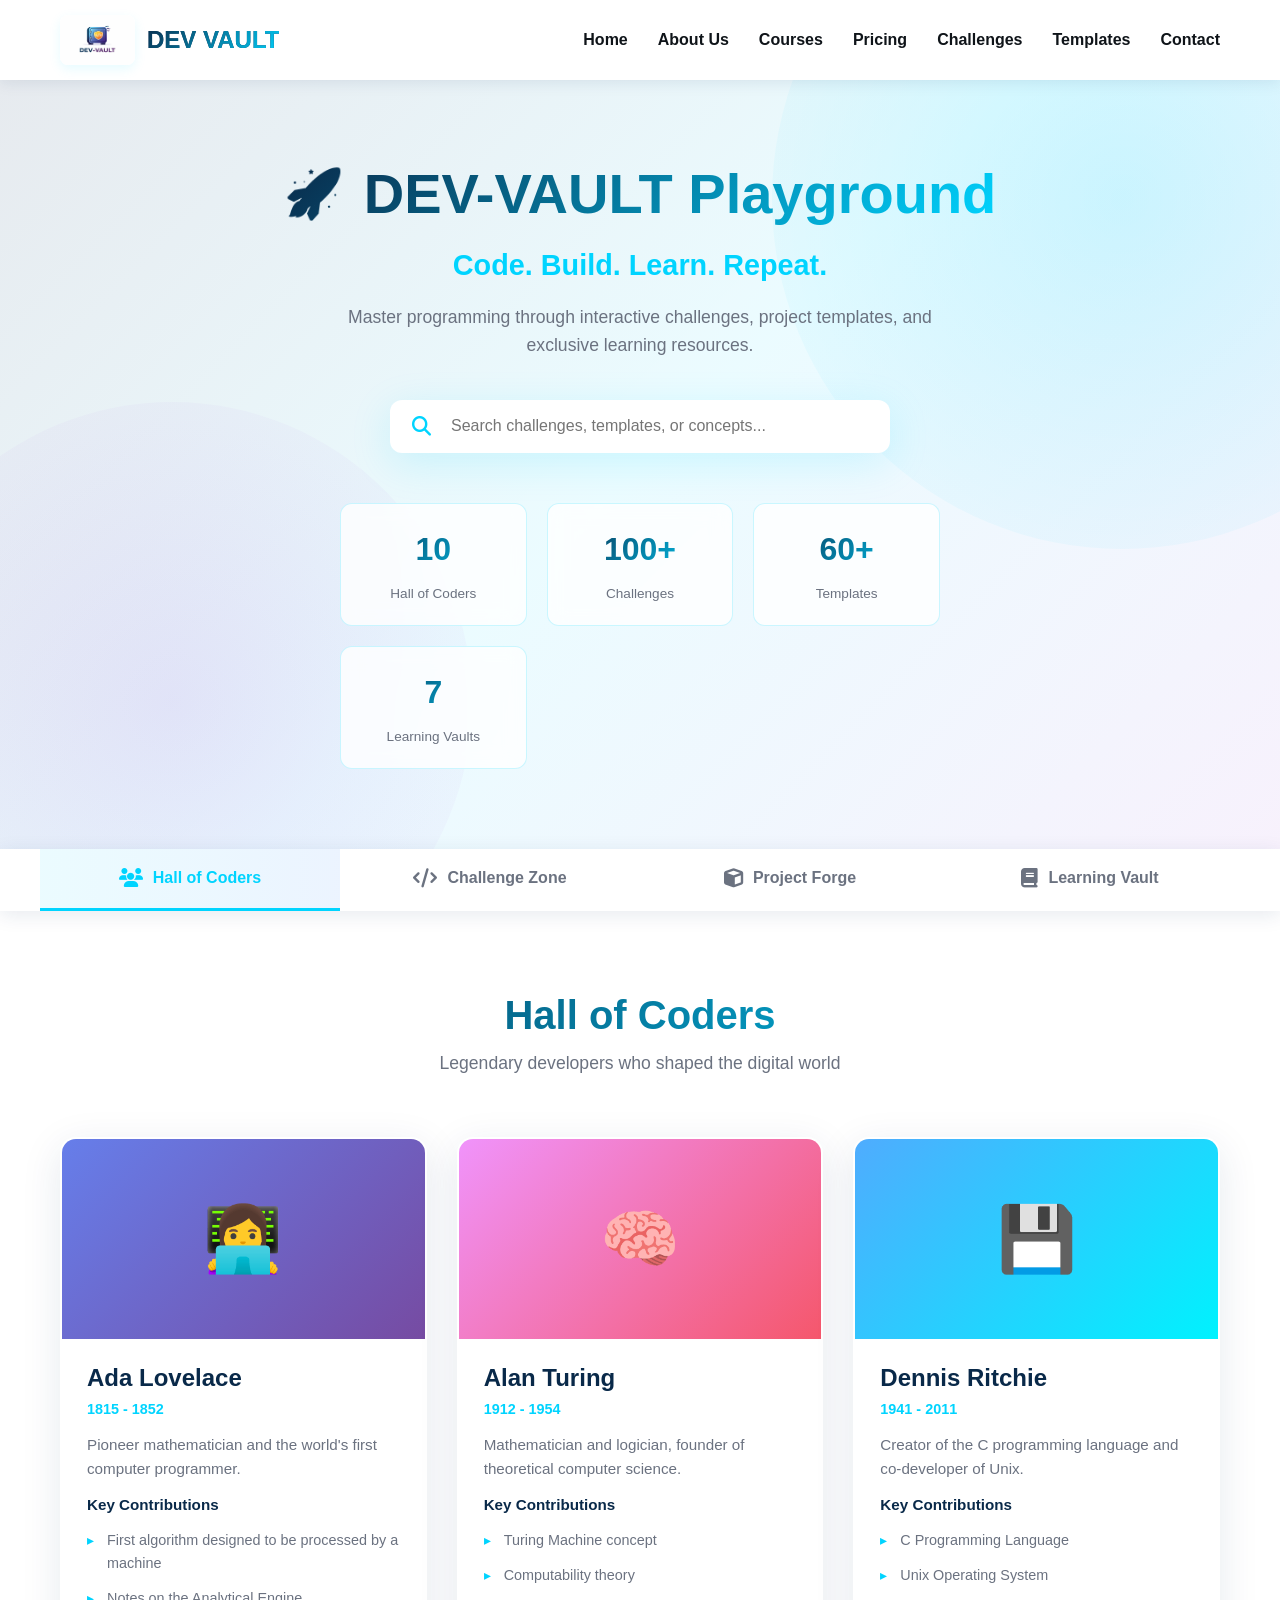
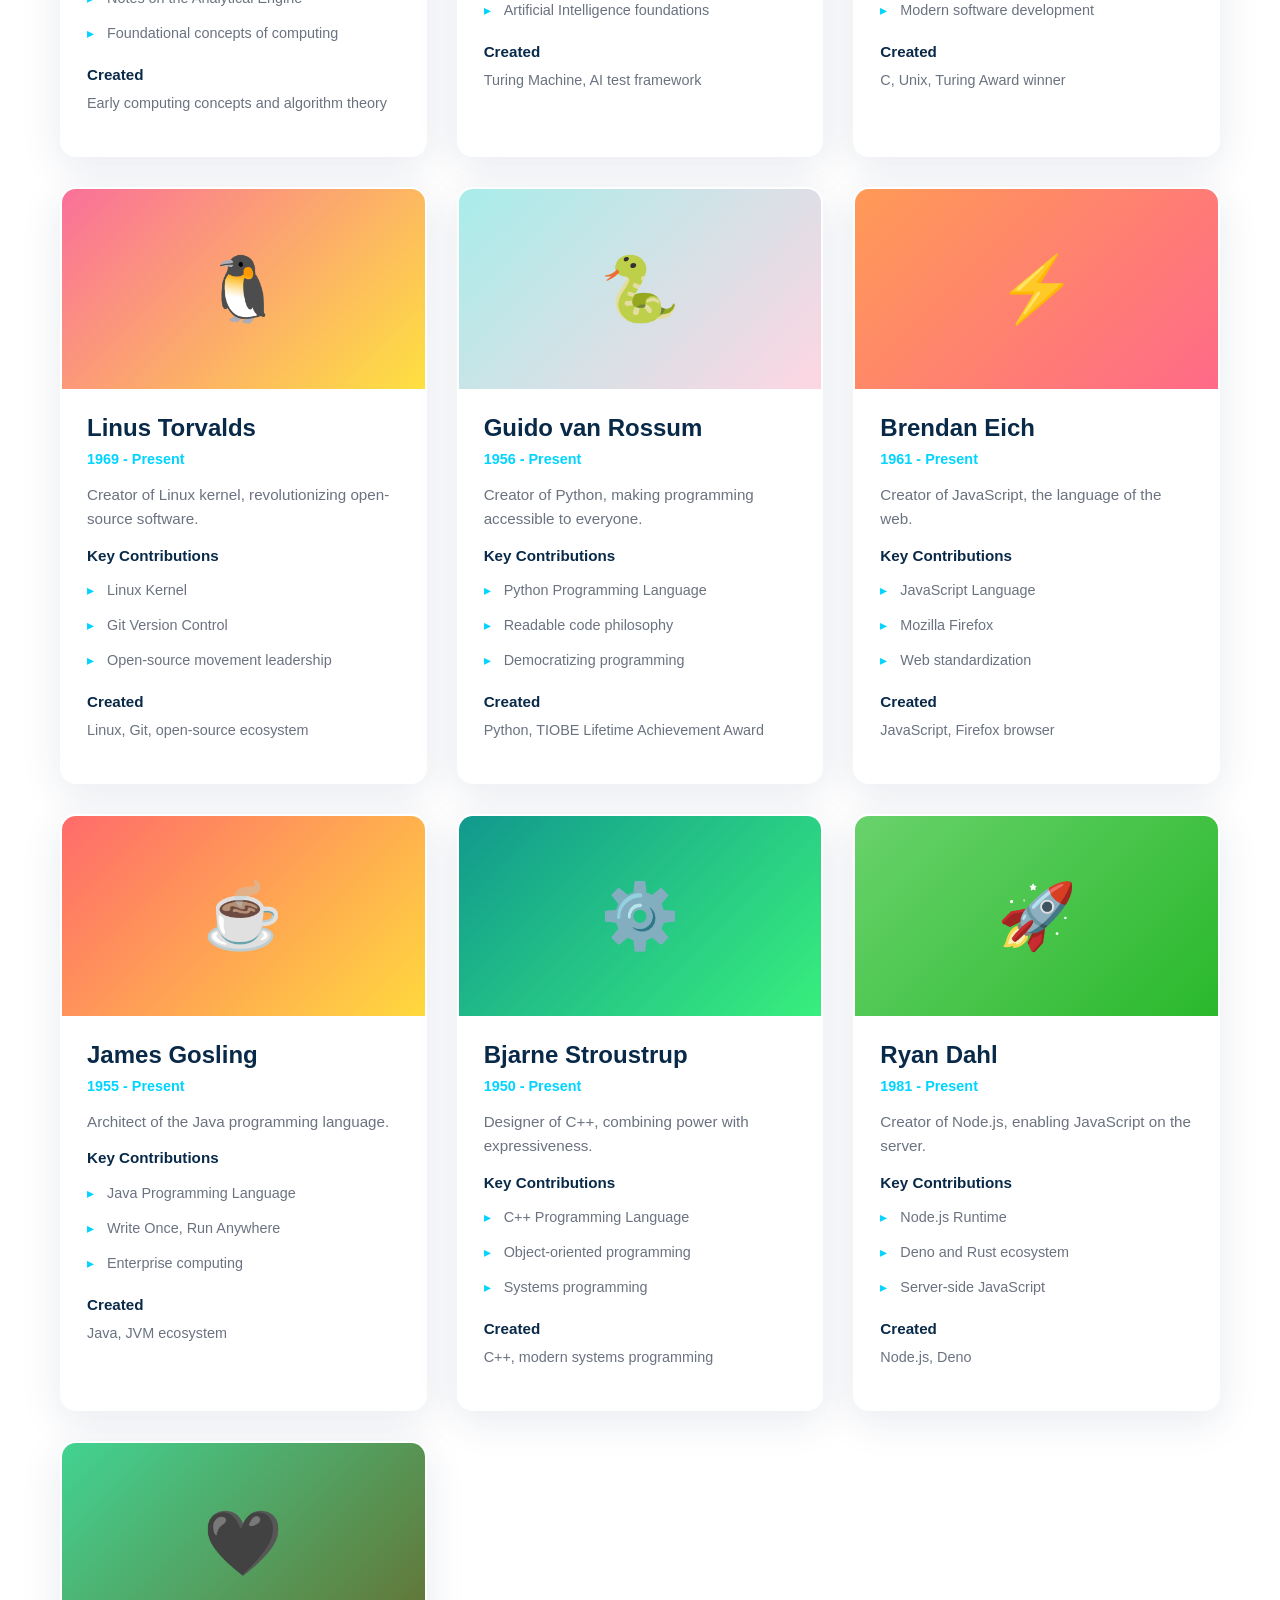
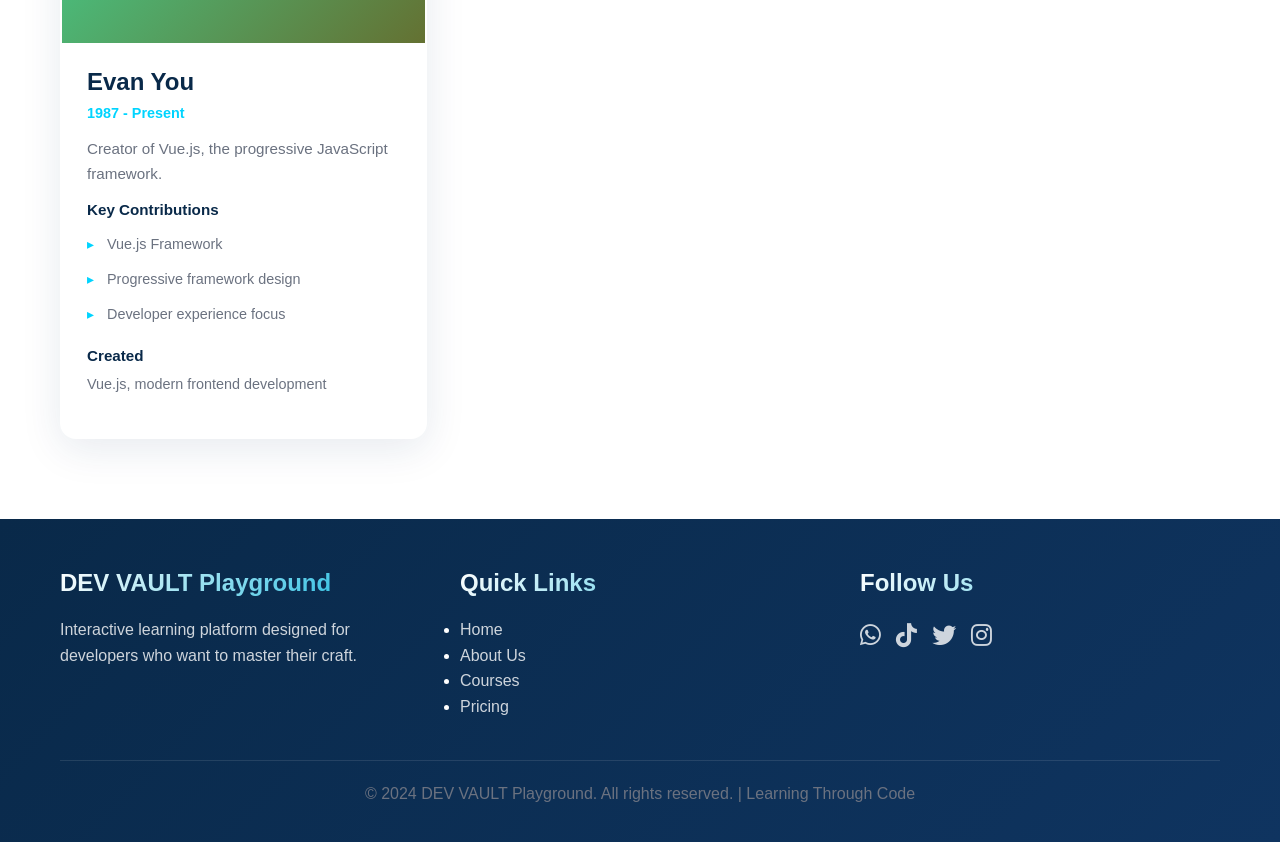
==== commit 327c1e9a: "Add some new challenges to challenge zone" ====
--- a/playground.html
+++ b/playground.html
@@ -3,9 +3,11 @@
 <head>
     <meta charset="UTF-8">
     <meta name="viewport" content="width=device-width, initial-scale=1.0">
+    <meta http-equiv="Cache-Control" content="no-store, no-cache, must-revalidate, max-age=0">
+    <meta http-equiv="Pragma" content="no-cache">
     <title>DEV-VAULT Playground - Interactive Learning Platform</title>
-    <link rel="stylesheet" href="styles.css">
-    <link rel="stylesheet" href="playground.css">
+    <link rel="stylesheet" href="styles.css?v=3">
+    <link rel="stylesheet" href="playground.css?v=3">
     <link rel="stylesheet" href="https://cdnjs.cloudflare.com/ajax/libs/font-awesome/6.4.0/css/all.min.css">
 </head>
 <body>
@@ -428,6 +430,14 @@
     </section>
 
     <!-- Footer -->
+    <div id="detailModal" class="detail-modal" aria-hidden="true">
+        <div class="detail-modal-backdrop" data-close-modal></div>
+        <div class="detail-modal-card" role="dialog" aria-modal="true" aria-labelledby="detailModalTitle">
+            <button class="detail-modal-close" id="detailModalClose" aria-label="Close">×</button>
+            <div id="detailModalContent"></div>
+        </div>
+    </div>
+
     <footer class="footer">
         <div class="container">
             <div class="footer-content">
@@ -460,6 +470,6 @@
         </div>
     </footer>
 
-    <script src="playground.js"></script>
+    <script src="playground.js?v=3"></script>
 </body>
 </html>
--- a/playground.css
+++ b/playground.css
@@ -195,6 +195,7 @@
     position: sticky;
     top: 80px;
     z-index: 99;
+    backdrop-filter: blur(12px);
 }
 
 .playground-nav-tabs .container {
@@ -245,11 +246,13 @@
 .tab-btn:hover {
     background: var(--light-bg);
     color: var(--accent-color);
+    transform: translateY(-2px);
 }
 
 .tab-btn.active {
     color: var(--accent-color);
     border-bottom-color: var(--accent-color);
+    background: linear-gradient(90deg, rgba(0, 212, 255, 0.08), rgba(10, 112, 255, 0.08));
 }
 
 .tab-btn.active::after {
@@ -271,6 +274,180 @@
 
 .tab-content.active {
     display: block;
+}
+
+.challenge-card.is-highlighted,
+.template-card.is-highlighted {
+    box-shadow: 0 0 0 3px rgba(0, 212, 255, 0.35), 0 18px 45px rgba(0, 212, 255, 0.25);
+    transform: translateY(-6px);
+}
+
+.detail-modal {
+    position: fixed;
+    inset: 0;
+    display: none;
+    align-items: center;
+    justify-content: center;
+    z-index: 200;
+    padding: 20px;
+    pointer-events: none;
+}
+
+.detail-modal.active {
+    pointer-events: auto;
+}
+
+.detail-modal.active {
+    display: flex;
+}
+
+.detail-modal-backdrop {
+    position: absolute;
+    inset: 0;
+    background: rgba(7, 24, 40, 0.7);
+    backdrop-filter: blur(6px);
+    cursor: pointer;
+}
+
+.detail-modal-card {
+    position: relative;
+    width: min(640px, 100%);
+    max-height: 90vh;
+    overflow-y: auto;
+    background: white;
+    border-radius: 20px;
+    padding: 28px;
+    box-shadow: 0 22px 70px rgba(0, 0, 0, 0.28);
+    z-index: 1;
+    pointer-events: auto;
+}
+
+.detail-modal-close {
+    position: absolute;
+    top: 14px;
+    right: 14px;
+    border: none;
+    background: var(--light-bg);
+    color: var(--primary-dark);
+    width: 38px;
+    height: 38px;
+    border-radius: 50%;
+    cursor: pointer;
+    font-size: 1.2rem;
+}
+
+.detail-modal-content h3 {
+    font-size: 1.45rem;
+    margin-bottom: 8px;
+    color: var(--primary-dark);
+}
+
+.detail-modal-content .eyebrow {
+    display: inline-block;
+    margin-bottom: 14px;
+    padding: 6px 12px;
+    border-radius: 999px;
+    background: rgba(0, 212, 255, 0.12);
+    color: var(--accent-color);
+    font-size: 0.8rem;
+    font-weight: 700;
+    text-transform: uppercase;
+    letter-spacing: 0.08em;
+}
+
+.detail-modal-content p {
+    color: var(--text-light);
+    line-height: 1.7;
+    margin-bottom: 14px;
+}
+
+.detail-modal-actions {
+    display: flex;
+    gap: 12px;
+    flex-wrap: wrap;
+    margin-top: 20px;
+}
+
+.detail-modal-actions button,
+.detail-modal-actions a {
+    border: none;
+    padding: 10px 16px;
+    border-radius: 999px;
+    font-weight: 700;
+    cursor: pointer;
+    text-decoration: none;
+}
+
+.practice-block {
+    background: var(--light-bg);
+    border: 1px solid rgba(0, 212, 255, 0.18);
+    border-radius: 16px;
+    padding: 16px;
+    margin-top: 16px;
+}
+
+.practice-block h4 {
+    margin-bottom: 8px;
+    color: var(--primary-dark);
+}
+
+.practice-starter {
+    background: #0f172a;
+    color: #e2e8f0;
+    padding: 14px;
+    border-radius: 12px;
+    overflow-x: auto;
+    margin: 12px 0;
+    font-size: 0.9rem;
+    line-height: 1.5;
+}
+
+.practice-input {
+    width: 100%;
+    min-height: 140px;
+    border: 1px solid var(--border-color);
+    border-radius: 12px;
+    padding: 12px;
+    font-family: inherit;
+    resize: vertical;
+}
+
+.practice-result {
+    margin-top: 12px;
+    font-weight: 600;
+}
+
+.practice-result .success {
+    color: var(--success-color);
+}
+
+.practice-result .error {
+    color: var(--danger-color);
+}
+
+.guide-list {
+    display: grid;
+    gap: 10px;
+    margin-top: 12px;
+}
+
+.guide-step {
+    background: white;
+    border: 1px solid var(--border-color);
+    border-left: 4px solid var(--accent-color);
+    border-radius: 10px;
+    padding: 12px 14px;
+    color: var(--text-light);
+}
+
+.detail-modal-actions .primary {
+    background: linear-gradient(135deg, var(--accent-color), var(--secondary-color));
+    color: white;
+}
+
+.detail-modal-actions .secondary {
+    background: var(--light-bg);
+    color: var(--primary-dark);
 }
 
 @keyframes fadeIn {
